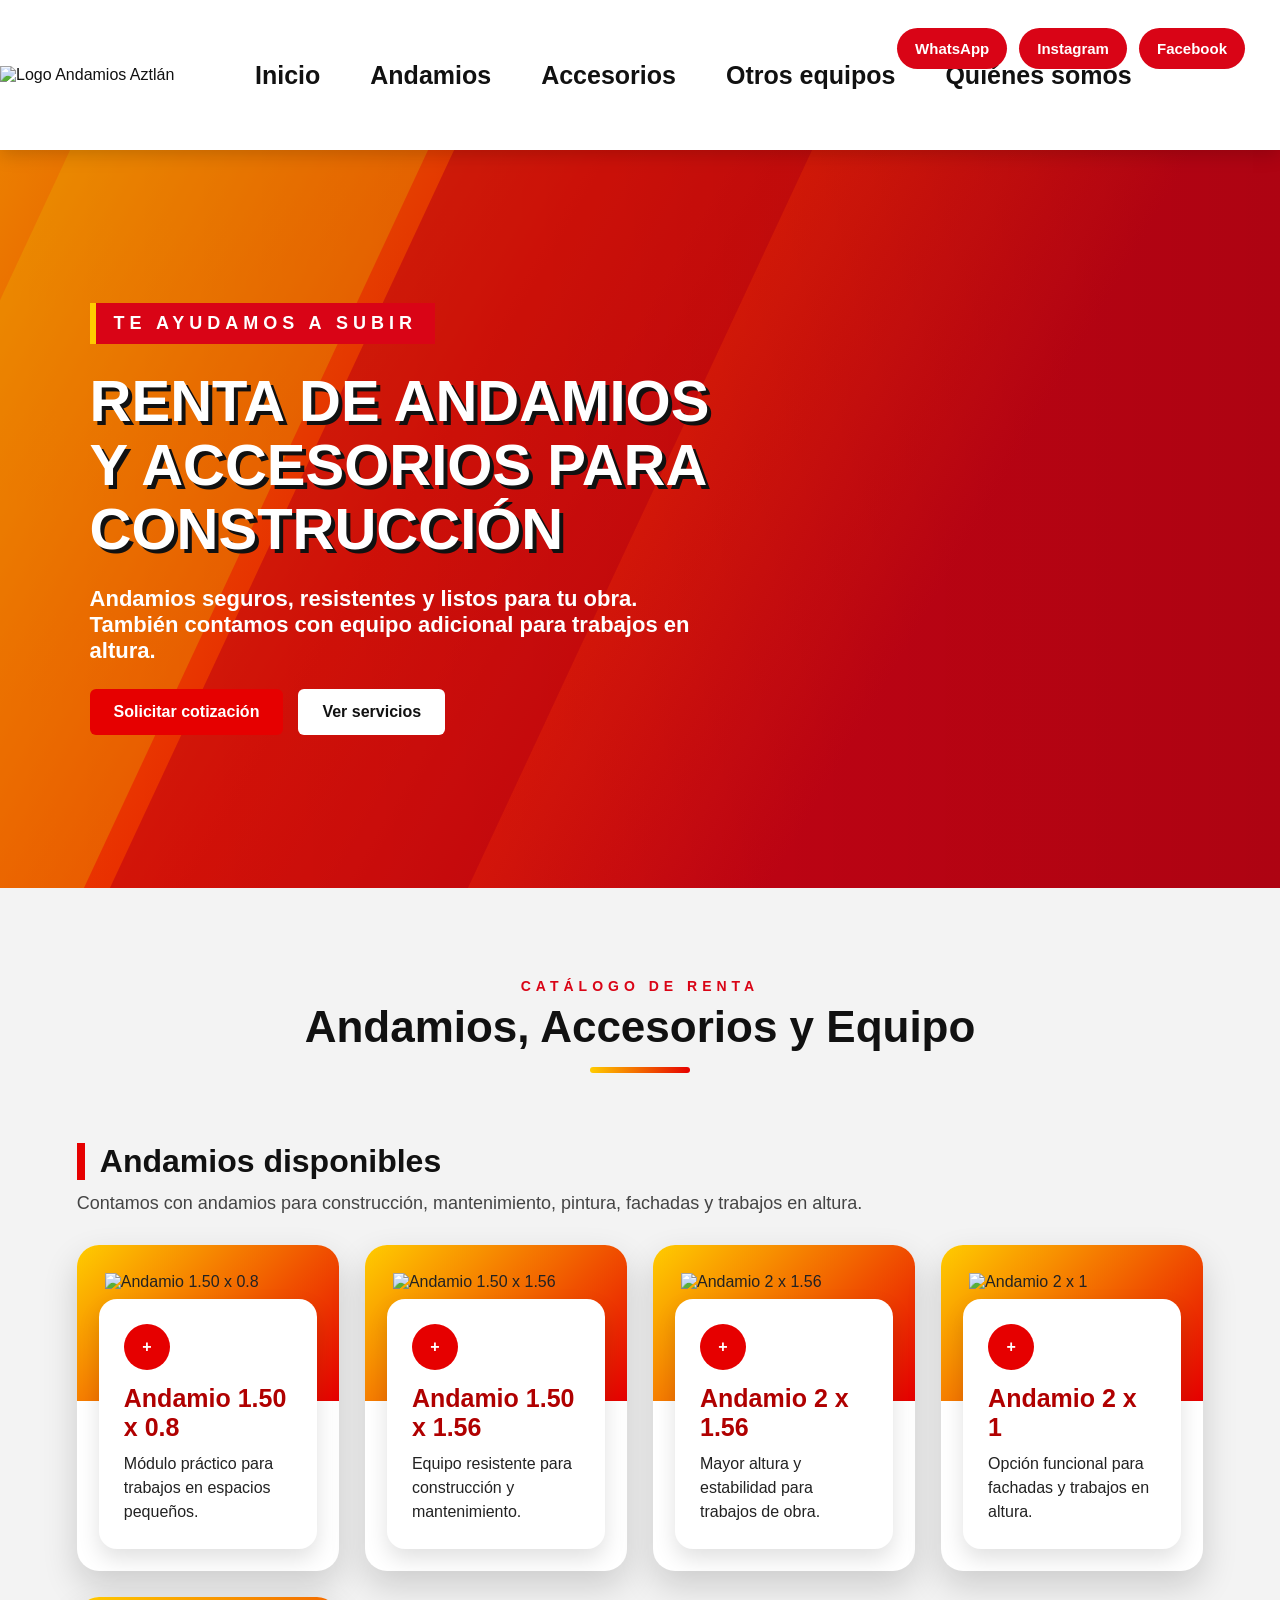
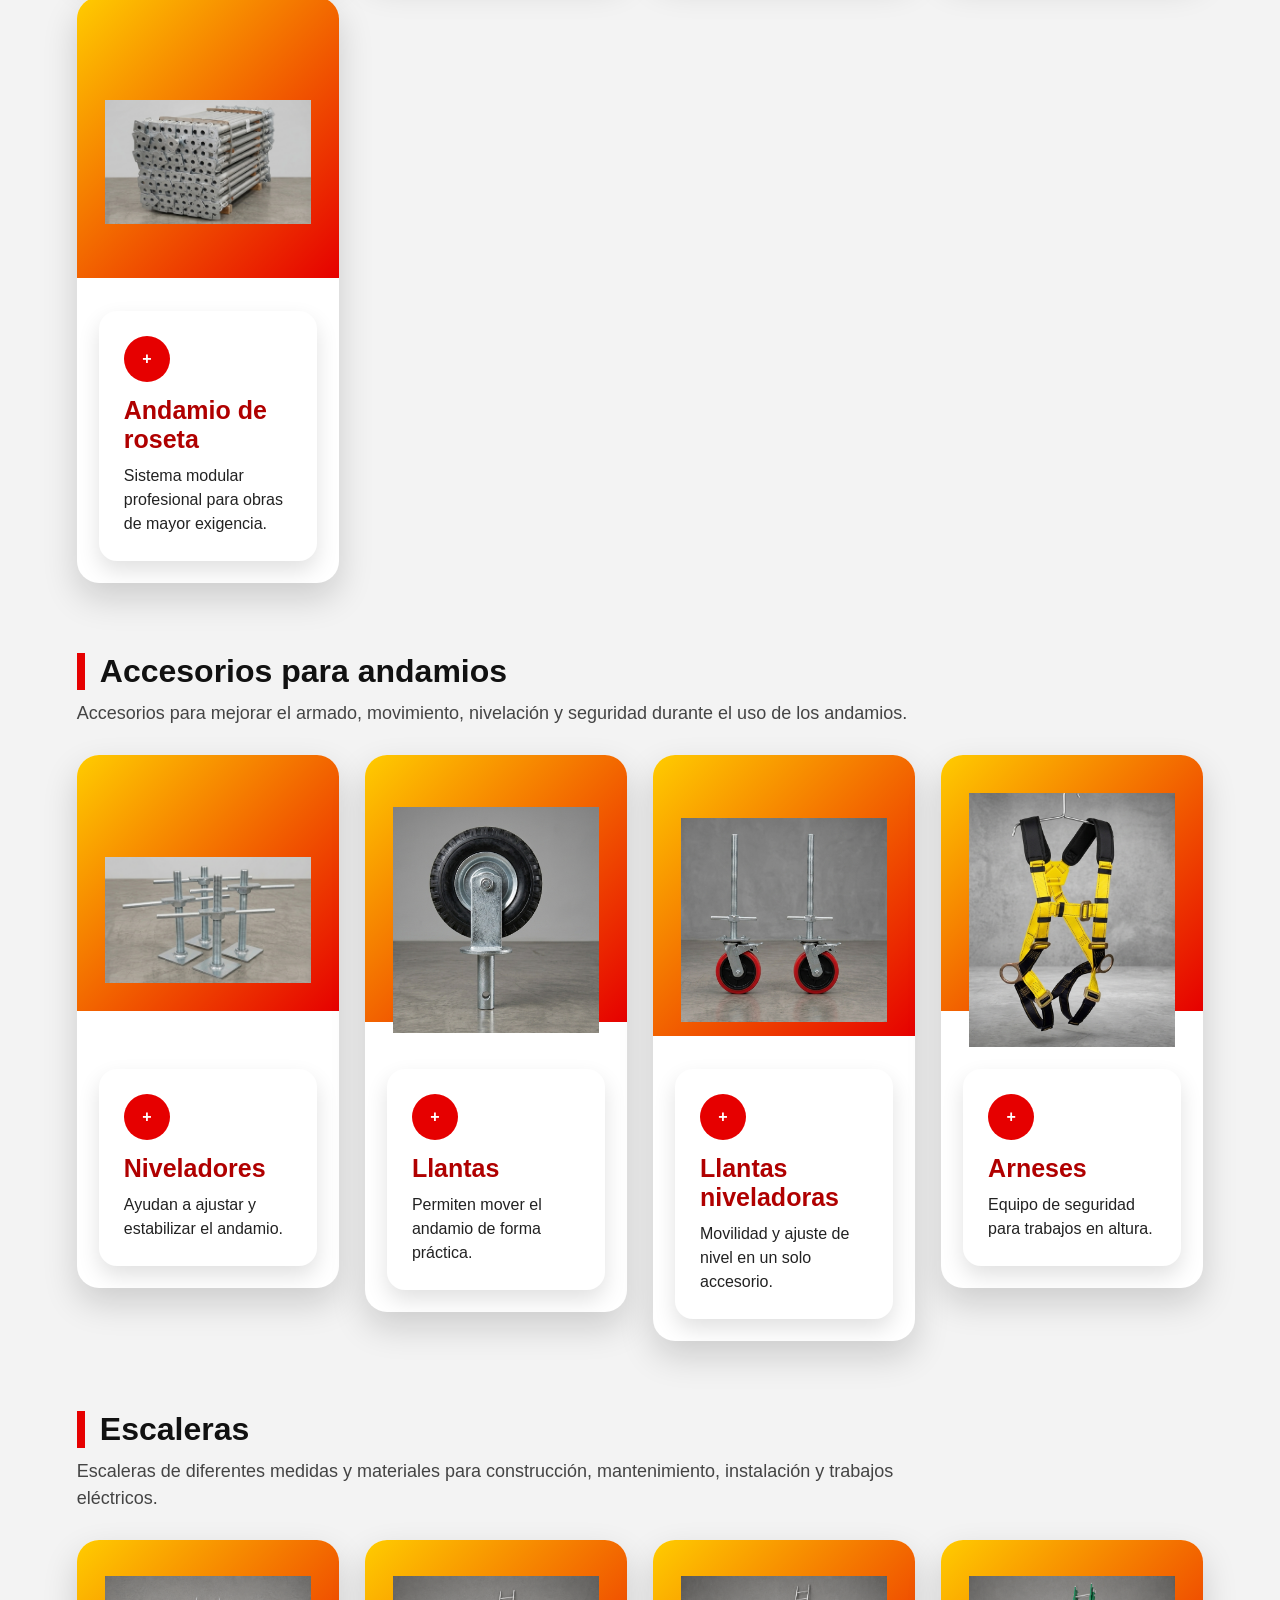
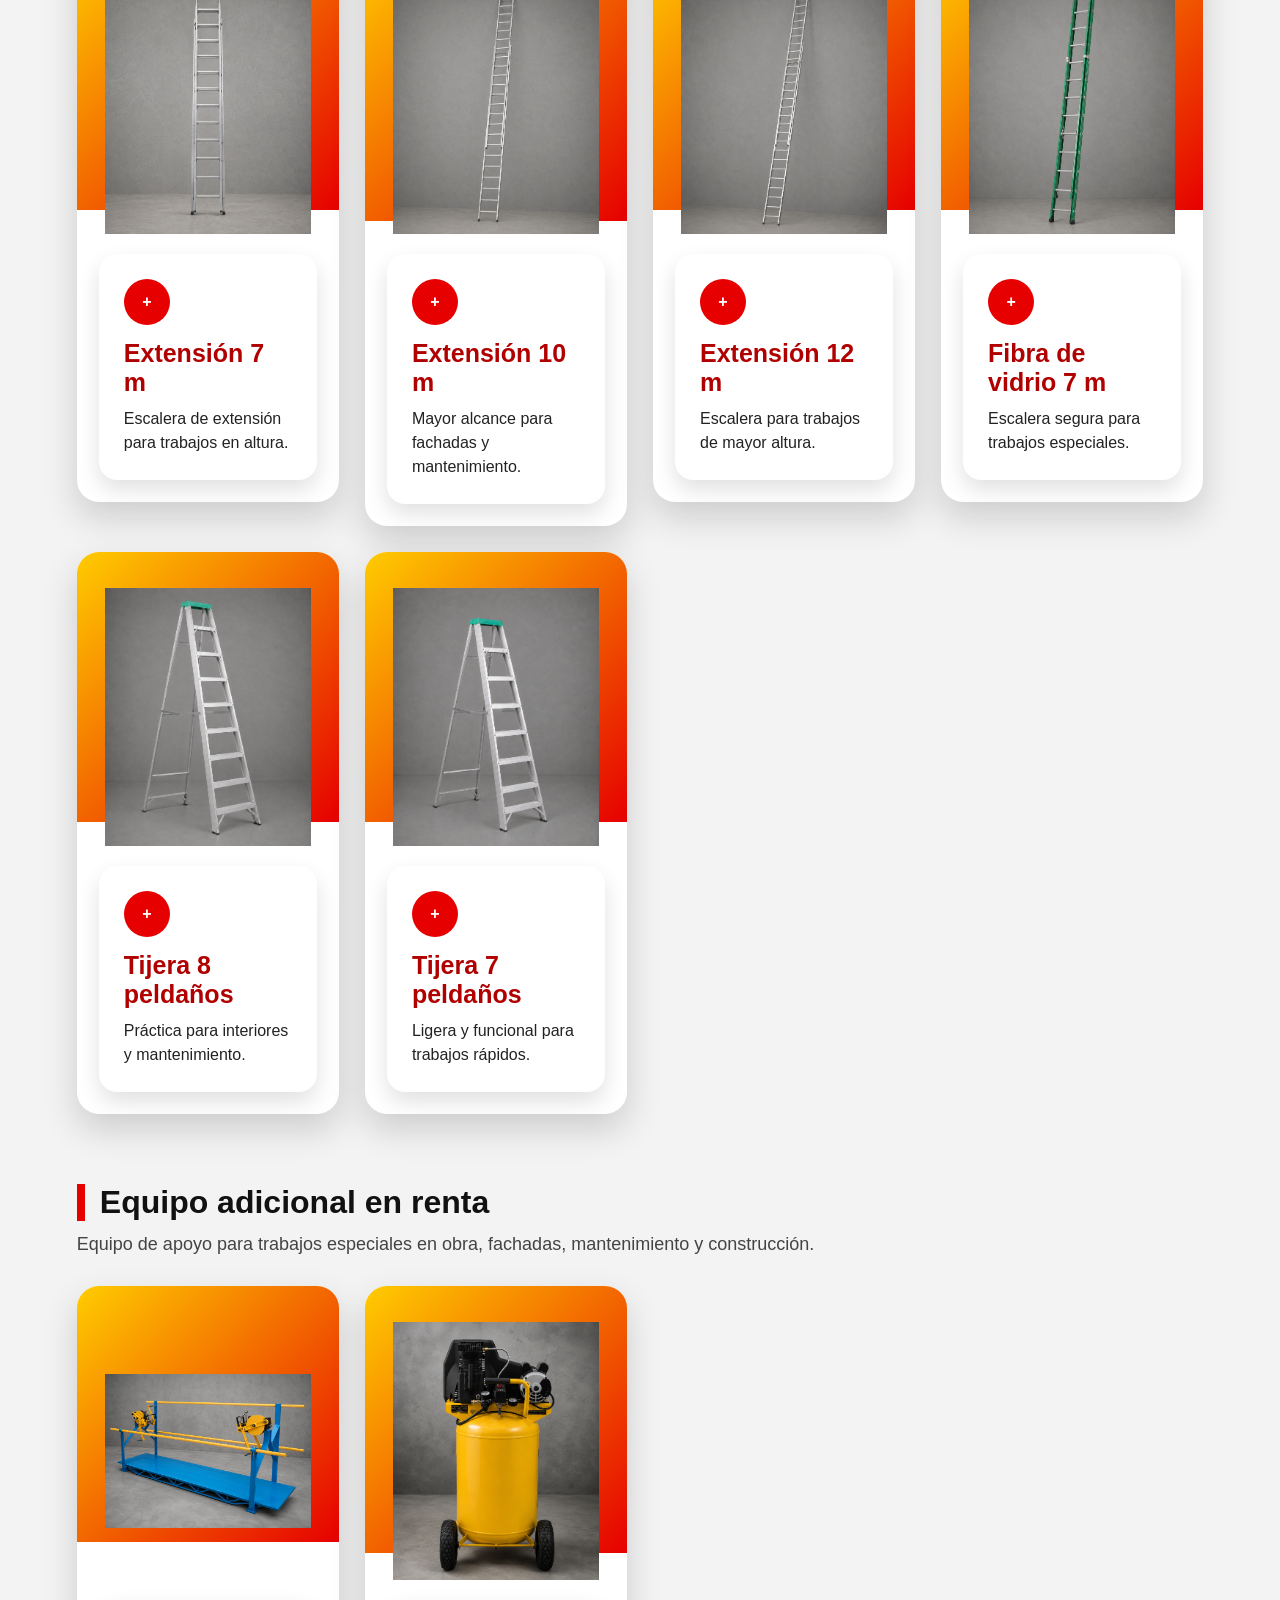
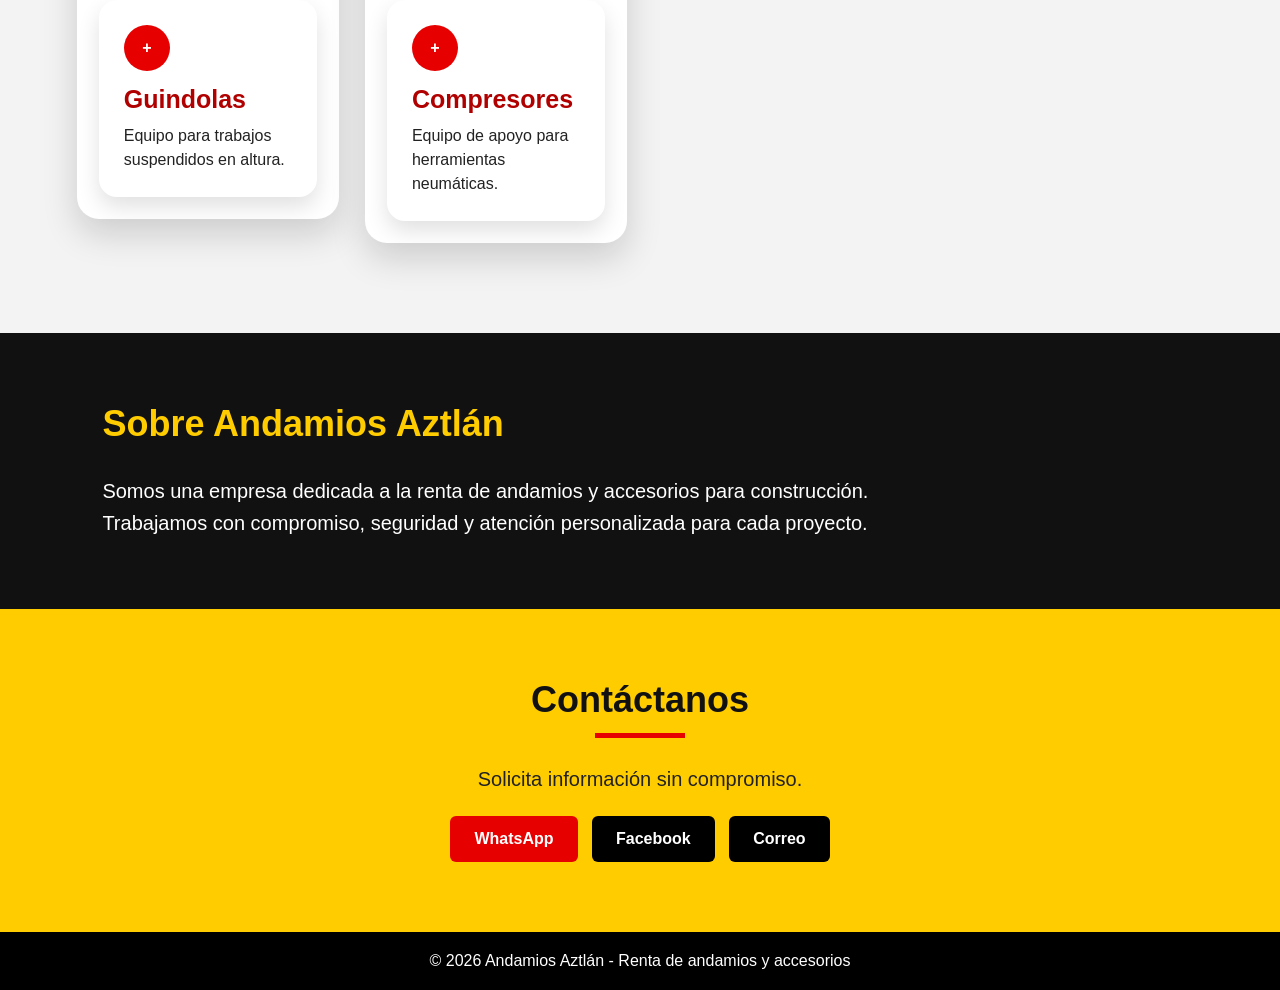
==== index.html @ fff7d349 "imagenes y accesorios agregados" ====
<!DOCTYPE html>
<html lang="es">
<head>
    <meta charset="UTF-8">
    <meta name="viewport" content="width=device-width, initial-scale=1.0">
    <title>Andamios Aztlán</title>
    <link rel="stylesheet" href="css/estilos.css">
</head>
<body>

<header class="encabezado">

    <div class="caja-logo">
        <img src="img/logo.png" alt="Logo Andamios Aztlán">
    </div>

    <div class="zona-menu">

        <div class="menu-principal">
            <nav class="menu">
                <a href="index.html">Inicio</a>
                <a href="#andamios">Andamios</a>
                <a href="#accesorios">Accesorios</a>
                <a href="#otros-equipos">Otros equipos</a>
                <a href="#nosotros">Quiénes somos</a>
            </nav>
        </div>

        <div class="redes-header">
            <a href="https://wa.me/529211355788" target="_blank">WhatsApp</a>
            <a href="https://www.instagram.com/aztlanmvl161175?igsh=MTd6dXZibnI4azhveQ==" target="_blank">Instagram</a>
            <a href="https://www.facebook.com/share/14mTgMiVhSG/?mibextid=wwXIfr" target="_blank">Facebook</a>
        </div>

    </div>

</header>

<section class="portada">

    <div class="figura-roja"></div>
    <div class="figura-naranja"></div>

    <div class="contenido-portada">
        <p class="etiqueta">TE AYUDAMOS A SUBIR</p>

        <h2>
            Renta de andamios<br>
            y accesorios para construcción
        </h2>

        <p class="texto-portada">
            Andamios seguros, resistentes y listos para tu obra.
            También contamos con equipo adicional para trabajos en altura.
        </p>

        <div class="botones-portada">
            <a href="#contacto" class="boton">Solicitar cotización</a>
            <a href="#servicios" class="boton boton-claro">Ver servicios</a>
        </div>
    </div>

    <div class="imagen-portada"></div>

</section>

<!-- Catálogo de renta -->
<section class="tipos-andamios" id="servicios">

    <!-- Título general de la sección -->
    <div class="titulo-seccion">
        <p>CATÁLOGO DE RENTA</p>
        <h2>Andamios, Accesorios y Equipo</h2>
    </div>

    <!-- =============================== -->
    <!-- SECCIÓN DE ANDAMIOS -->
    <!-- =============================== -->
    <div class="grupo-productos" id="andamios">

        <div class="encabezado-grupo">
            <h3>Andamios disponibles</h3>
            <p>
                Contamos con andamios para construcción, mantenimiento, pintura,
                fachadas y trabajos en altura.
            </p>
        </div>

        <div class="contenedor-andamios">

            <div class="caja-andamio" data-info="Ideal para espacios reducidos, trabajos de mantenimiento ligero, pintura y actividades donde se requiere movilidad y practicidad.">
                <img src="img/1.50X0.8.png" alt="Andamio 1.50 x 0.8">

                <div class="info-andamio">
                    <span>+</span>
                    <h3>Andamio 1.50 x 0.8</h3>
                    <p>Módulo práctico para trabajos en espacios pequeños.</p>
                </div>
            </div>

            <div class="caja-andamio" data-info="Recomendado para trabajos de construcción, pintura, mantenimiento y obra general. Su medida permite mayor área de trabajo.">
                <img src="img/1.50X1.56.png" alt="Andamio 1.50 x 1.56">

                <div class="info-andamio">
                    <span>+</span>
                    <h3>Andamio 1.50 x 1.56</h3>
                    <p>Equipo resistente para construcción y mantenimiento.</p>
                </div>
            </div>

            <div class="caja-andamio" data-info="Ofrece mayor altura y estabilidad para proyectos profesionales, fachadas, obra civil y trabajos de mayor exigencia.">
                <img src="img/2X1.56.png" alt="Andamio 2 x 1.56">

                <div class="info-andamio">
                    <span>+</span>
                    <h3>Andamio 2 x 1.56</h3>
                    <p>Mayor altura y estabilidad para trabajos de obra.</p>
                </div>
            </div>

            <div class="caja-andamio" data-info="Ideal para fachadas, mantenimiento, construcción, pintura y trabajos donde se necesita altura con estructura firme.">
                <img src="img/2X1.png" alt="Andamio 2 x 1">

                <div class="info-andamio">
                    <span>+</span>
                    <h3>Andamio 2 x 1</h3>
                    <p>Opción funcional para fachadas y trabajos en altura.</p>
                </div>
            </div>

            <div class="caja-andamio" data-info="Sistema modular de alta resistencia. Se utiliza en obras donde se requiere mayor seguridad, versatilidad y estabilidad.">
                <img src="img/andamio-roseta.png" alt="Andamio de roseta">

                <div class="info-andamio">
                    <span>+</span>
                    <h3>Andamio de roseta</h3>
                    <p>Sistema modular profesional para obras de mayor exigencia.</p>
                </div>
            </div>

        </div>
    </div>

    <!-- =============================== -->
    <!-- SECCIÓN DE ACCESORIOS -->
    <!-- =============================== -->
    <div class="grupo-productos" id="accesorios">

        <div class="encabezado-grupo">
            <h3>Accesorios para andamios</h3>
            <p>
                Accesorios para mejorar el armado, movimiento, nivelación y seguridad
                durante el uso de los andamios.
            </p>
        </div>

        <div class="contenedor-andamios">

            <div class="caja-andamio" data-info="Permiten ajustar la altura de la base del andamio para nivelarlo correctamente en diferentes superficies.">
                <img src="img/niveladores.png" alt="Niveladores para andamio">

                <div class="info-andamio">
                    <span>+</span>
                    <h3>Niveladores</h3>
                    <p>Ayudan a ajustar y estabilizar el andamio.</p>
                </div>
            </div>

            <div class="caja-andamio" data-info="Facilitan el movimiento del andamio dentro del área de trabajo sin necesidad de desarmarlo completamente.">
                <img src="img/llantas.png" alt="Llantas para andamio">

                <div class="info-andamio">
                    <span>+</span>
                    <h3>Llantas</h3>
                    <p>Permiten mover el andamio de forma práctica.</p>
                </div>
            </div>

            <div class="caja-andamio" data-info="Combinan movilidad y nivelación, permitiendo desplazar el equipo y ajustar su estabilidad en el área de trabajo.">
                <img src="img/llantas-niveladoras.png" alt="Llantas niveladoras">

                <div class="info-andamio">
                    <span>+</span>
                    <h3>Llantas niveladoras</h3>
                    <p>Movilidad y ajuste de nivel en un solo accesorio.</p>
                </div>
            </div>

            <div class="caja-andamio" data-info="Equipo de seguridad utilizado en trabajos de altura para proteger al trabajador durante sus actividades.">
                <img src="img/arnes.png" alt="Arnés de seguridad">

                <div class="info-andamio">
                    <span>+</span>
                    <h3>Arneses</h3>
                    <p>Equipo de seguridad para trabajos en altura.</p>
                </div>
            </div>

        </div>
    </div>

    <!-- =============================== -->
    <!-- SECCIÓN DE ESCALERAS -->
    <!-- =============================== -->
    <div class="grupo-productos" id="escaleras">

        <div class="encabezado-grupo">
            <h3>Escaleras</h3>
            <p>
                Escaleras de diferentes medidas y materiales para construcción,
                mantenimiento, instalación y trabajos eléctricos.
            </p>
        </div>

        <div class="contenedor-andamios">

            <div class="caja-andamio" data-info="Escalera de extensión de 7 metros, útil para trabajos de mantenimiento, pintura e instalación en altura.">
                <img src="img/escalera-extension-7m.png" alt="Escalera de extensión 7 metros">

                <div class="info-andamio">
                    <span>+</span>
                    <h3>Extensión 7 m</h3>
                    <p>Escalera de extensión para trabajos en altura.</p>
                </div>
            </div>

            <div class="caja-andamio" data-info="Escalera de extensión de 10 metros para trabajos que requieren mayor alcance en fachadas o estructuras.">
                <img src="img/escalera-extension-10m.png" alt="Escalera de extensión 10 metros">

                <div class="info-andamio">
                    <span>+</span>
                    <h3>Extensión 10 m</h3>
                    <p>Mayor alcance para fachadas y mantenimiento.</p>
                </div>
            </div>

            <div class="caja-andamio" data-info="Escalera de extensión de 12 metros, recomendada para trabajos de mayor altura y alcance.">
                <img src="img/escalera-extension-12m.png" alt="Escalera de extensión 12 metros">

                <div class="info-andamio">
                    <span>+</span>
                    <h3>Extensión 12 m</h3>
                    <p>Escalera para trabajos de mayor altura.</p>
                </div>
            </div>

            <div class="caja-andamio" data-info="Escalera de fibra de vidrio de 7 metros. Recomendada para trabajos donde se requiere mayor seguridad, especialmente en labores eléctricas.">
                <img src="img/escalera-fibra-7m.png" alt="Escalera de fibra de vidrio 7 metros">

                <div class="info-andamio">
                    <span>+</span>
                    <h3>Fibra de vidrio 7 m</h3>
                    <p>Escalera segura para trabajos especiales.</p>
                </div>
            </div>

            <div class="caja-andamio" data-info="Escalera de tijera de 8 peldaños, práctica para trabajos interiores, mantenimiento, pintura e instalaciones.">
                <img src="img/escalera-tijera-8-peldanos.png" alt="Escalera de tijera 8 peldaños">

                <div class="info-andamio">
                    <span>+</span>
                    <h3>Tijera 8 peldaños</h3>
                    <p>Práctica para interiores y mantenimiento.</p>
                </div>
            </div>

            <div class="caja-andamio" data-info="Escalera de tijera de 7 peldaños, ligera y funcional para trabajos de menor altura.">
                <img src="img/escalera-tijera-7-peldanos.png" alt="Escalera de tijera 7 peldaños">

                <div class="info-andamio">
                    <span>+</span>
                    <h3>Tijera 7 peldaños</h3>
                    <p>Ligera y funcional para trabajos rápidos.</p>
                </div>
            </div>

        </div>
    </div>

    <!-- =============================== -->
    <!-- SECCIÓN DE EQUIPO ADICIONAL -->
    <!-- =============================== -->
    <div class="grupo-productos" id="otros-equipos">

        <div class="encabezado-grupo">
            <h3>Equipo adicional en renta</h3>
            <p>
                Equipo de apoyo para trabajos especiales en obra, fachadas,
                mantenimiento y construcción.
            </p>
        </div>

        <div class="contenedor-andamios">

            <div class="caja-andamio" data-info="Equipo utilizado para trabajos suspendidos en fachadas, mantenimiento, pintura y limpieza en altura.">
                <img src="img/guindola.png" alt="Guindola">

                <div class="info-andamio">
                    <span>+</span>
                    <h3>Guindolas</h3>
                    <p>Equipo para trabajos suspendidos en altura.</p>
                </div>
            </div>

            <div class="caja-andamio" data-info="Equipo utilizado para alimentar herramientas neumáticas y apoyar trabajos de construcción, reparación o mantenimiento.">
                <img src="img/compresor.png" alt="Compresor">

                <div class="info-andamio">
                    <span>+</span>
                    <h3>Compresores</h3>
                    <p>Equipo de apoyo para herramientas neumáticas.</p>
                </div>
            </div>

        </div>
    </div>

</section>

<section class="nosotros" id="nosotros">
    <h2>Sobre Andamios Aztlán</h2>

    <p>
        Somos una empresa dedicada a la renta de andamios y accesorios para construcción.
        Trabajamos con compromiso, seguridad y atención personalizada para cada proyecto.
    </p>
</section>

<section class="contacto" id="contacto">
    <h2>Contáctanos</h2>
    <p>Solicita información sin compromiso.</p>

    <a class="boton" href="https://wa.me/529211355788" target="_blank">WhatsApp</a>
    <a class="boton secundario" href="https://www.facebook.com/share/14mTgMiVhSG/?mibextid=wwXIfr" target="_blank">Facebook</a>
    <a class="boton secundario" href="mailto:magoaztlan@hotmail.com">Correo</a>
</section>

<footer>
    <p>© 2026 Andamios Aztlán - Renta de andamios y accesorios</p>
</footer>

<script src="js/funciones.js"></script>
</body>
</html>
---- css/estilos.css ----
/* =============================== */
/* ESTILOS GENERALES */
/* =============================== */

/* Quitamos espacios por defecto */
* {
    margin: 0;
    padding: 0;
    box-sizing: border-box;
}

/* Evita movimiento lateral raro */
html,
body {
    width: 100%;
    overflow-x: hidden;
}

/* Estilo general de toda la página */
body {
    font-family: Arial, Helvetica, sans-serif;
    background-color: #f4f4f4;
    color: #222;
}

/* =============================== */
/* ENCABEZADO */
/* =============================== */

/* Barra superior */
.encabezado {
    background-color: white;
    color: #111;
    display: flex;
    padding: 0;
    position: sticky;
    top: 0;
    z-index: 20;
    min-height: 150px;
    box-shadow: 0 4px 18px rgba(0,0,0,0.18);
    border-bottom: none;
}

/* Caja donde va el logo */
.caja-logo {
    background-color: white;
    width: 230px;
    min-height: 135px;
    display: flex;
    align-items: center;
    justify-content: center;
    border: none;
}

/* Imagen del logo */
.caja-logo img {
    width: 210px;
    height: auto;
    border: none;
}

/* Zona donde van los menús */
.zona-menu {
    width: 100%;
    padding: 18px 35px;
    display: flex;
    flex-direction: column;
    justify-content: center;
}

/* Menú pequeño superior */
.menu-superior {
    display: flex;
    gap: 20px;
    align-items: center;
    margin-bottom: 20px;
}

/* Links del menú superior */
.menu-superior a {
    color: #333;
    text-decoration: none;
    font-size: 14px;
}

/* Efecto al pasar el mouse */
.menu-superior a:hover {
    color: #e60000;
}

/* Menú principal */
.menu-principal {
    display: flex;
    align-items: center;
    justify-content: flex-start;
}

/* Contenedor de enlaces */
.menu {
    display: flex;
    gap: 30px;
}

/* Links del menú principal */
.menu a {
    color: #111;
    text-decoration: none;
    font-size: 25px;
    font-weight: bold;
    padding: 14px 10px;
}

/* Efecto al pasar el mouse */
.menu a:hover {
    color: #e60000;
}

/* Redes sociales arriba a la derecha */
.redes-header {
    position: absolute;
    top: 28px;
    right: 35px;
    display: flex;
    gap: 12px;
}

/* Botones de redes */
.redes-header a {
    background-color: #d90416;
    color: white;
    text-decoration: none;
    font-size: 15px;
    padding: 12px 18px;
    border-radius: 25px;
    font-weight: bold;
    transition: 0.3s;
}

/* Efecto de redes */
.redes-header a:hover {
    background-color: #ffcc00;
    color: #111;
    transform: translateY(-3px);
}

/* =============================== */
/* PORTADA PRINCIPAL */
/* =============================== */

/* Fondo principal con colores de construcción */
.portada {
    height: 82vh;
    min-height: 580px;
    position: relative;
    overflow: hidden;
    background: linear-gradient(120deg, #ff8a00 0%, #ff2a00 35%, #d90416 70%);
}

/* Imagen cortada del lado derecho */
.imagen-portada {
    position: absolute;
    right: 0;
    top: 0;
    width: 47%;
    height: 100%;
    background-image: url("../img/portada.png");
    background-size: cover;
    background-position: center;
    clip-path: polygon(25% 0, 100% 0, 100% 100%, 0 100%);
    animation: entrarDerecha 1.2s ease;
    z-index: 1;
}

/* Capa ligera sobre la portada */
.portada::after {
    content: "";
    position: absolute;
    inset: 0;
    background: linear-gradient(90deg, rgba(0,0,0,0.08), rgba(0,0,0,0.12), rgba(0,0,0,0.2));
    z-index: 0;
}

/* Figura roja diagonal */
.figura-roja {
    position: absolute;
    left: 22%;
    top: 0;
    width: 28%;
    height: 100%;
    background-color: rgba(210, 0, 18, 0.55);
    transform: skewX(-25deg);
    animation: bajar 1s ease;
    z-index: 0;
}

/* Figura naranja diagonal */
.figura-naranja {
    position: absolute;
    left: -8%;
    top: 0;
    width: 28%;
    height: 100%;
    background-color: rgba(255, 185, 0, 0.35);
    transform: skewX(-25deg);
    animation: bajar 1.3s ease;
    z-index: 0;
}

/* Texto de la portada */
.contenido-portada {
    position: relative;
    z-index: 3;
    width: 58%;
    height: 100%;
    display: flex;
    flex-direction: column;
    justify-content: center;
    padding-left: 7%;
    color: white;
}

/* Etiqueta de portada */
.etiqueta {
    background-color: #d90416;
    color: white;
    padding: 10px 18px;
    border-left: 6px solid #ffcc00;
    font-weight: bold;
    letter-spacing: 5px;
    font-size: 18px;
    width: fit-content;
    margin-bottom: 25px;
}

/* Título principal */
.contenido-portada h2 {
    font-size: 58px;
    line-height: 1.1;
    text-transform: uppercase;
    font-weight: 900;
    text-shadow: 4px 4px 0 #111;
    animation: aparecer 1s ease;
}

/* Texto debajo del título */
.texto-portada {
    font-size: 22px;
    max-width: 620px;
    margin: 25px 0;
    font-weight: bold;
    animation: aparecer 1.2s ease;
}

/* Botones de portada */
.botones-portada {
    display: flex;
    gap: 15px;
    animation: aparecer 1.4s ease;
}

/* Botón principal */
.boton {
    background-color: #e60000;
    color: white;
    text-decoration: none;
    padding: 14px 24px;
    border-radius: 6px;
    font-weight: bold;
    display: inline-block;
    width: fit-content;
    transition: 0.3s;
}

/* Efecto del botón */
.boton:hover {
    background-color: #ffcc00;
    color: #000;
    transform: translateY(-4px);
}

/* Botón blanco */
.boton-claro {
    background-color: white;
    color: #111;
}

/* =============================== */
/* TIPOS DE ANDAMIOS */
/* =============================== */

/* Sección completa */
.tipos-andamios {
    background: #f3f3f3;
    padding: 90px 6%;
}

/* Título de la sección */
.titulo-seccion {
    text-align: center;
    margin-bottom: 45px;
}

/* Texto pequeño del título */
.titulo-seccion p {
    color: #d90416;
    font-weight: bold;
    letter-spacing: 5px;
    font-size: 14px;
}

/* Título grande */
.titulo-seccion h2 {
    font-size: 44px;
    color: #111;
    margin-top: 8px;
    font-weight: 900;
}

/* Línea decorativa */
.titulo-seccion h2::after {
    content: "";
    display: block;
    width: 100px;
    height: 6px;
    background: linear-gradient(90deg, #ffcc00, #e60000);
    margin: 15px auto 0 auto;
    border-radius: 10px;
}

/* Contenedor de tarjetas */
.contenedor-andamios {
    display: grid;
    grid-template-columns: repeat(4, 1fr);
    gap: 26px;
    align-items: start;
}

/* Caja de cada andamio */
.caja-andamio {
    background: white;
    min-height: auto;
    border-radius: 22px;
    overflow: hidden;
    position: relative;
    box-shadow: 0 15px 35px rgba(0,0,0,0.16);
    transition: 0.4s;
    cursor: pointer;
}

/* Fondo superior degradado */
.caja-andamio::before {
    content: "";
    position: absolute;
    top: 0;
    left: 0;
    width: 100%;
    height: 48%;
    background: linear-gradient(135deg, #ffcc00, #e60000);
    z-index: 0;
}

/* Imagen del andamio */
.caja-andamio img {
    position: relative;
    z-index: 1;
    width: 100%;
    height: 330px;
    object-fit: contain;
    padding: 28px;
    transition: 0.4s;
}

/* Caja blanca donde va la información principal */
.info-andamio {
    position: relative;
    z-index: 2;
    background-color: white;
    margin: -20px 22px 22px 22px;
    padding: 25px;
    border-radius: 18px;
    box-shadow: 0 10px 22px rgba(0,0,0,0.12);
}

/* Flecha circular */
.info-andamio span {
    background-color: #e60000;
    color: white;
    width: 46px;
    height: 46px;
    border-radius: 50%;
    display: flex;
    align-items: center;
    justify-content: center;
    font-weight: bold;
    margin-bottom: 14px;
    transition: 0.3s;
}

/* Nombre del andamio */
.info-andamio h3 {
    color: #b00000;
    font-size: 25px;
    font-weight: 900;
    margin-bottom: 10px;
}

/* Descripción corta */
.info-andamio p {
    color: #222;
    font-size: 16px;
    line-height: 1.5;
}

/* Efecto al pasar el mouse */
.caja-andamio:hover {
    transform: translateY(-15px);
    box-shadow: 0 25px 55px rgba(0,0,0,0.25);
}

/* La imagen crece poquito */
.caja-andamio:hover img {
    transform: scale(1.1);
}

/* La flecha cambia de color */
.caja-andamio:hover .info-andamio span {
    background-color: #ffcc00;
    color: #111;
}

/* Cuando una caja está abierta */
.caja-andamio.activo {
    transform: translateY(-10px);
}

/* Información extra que aparece con click */
.info-extra {
    background-color: #111;
    color: white;
    margin: 0 22px 22px 22px;
    padding: 18px;
    border-radius: 14px;
    font-size: 15px;
    line-height: 1.5;
    animation: aparecerInfo 0.3s ease;
}

/* Texto fuerte dentro de la info extra */
.info-extra strong {
    color: #ffcc00;
}

/* =============================== */
/* SECCIÓN NOSOTROS */
/* =============================== */

.nosotros {
    background-color: #111;
    color: white;
    padding: 70px 8%;
}

/* Título de nosotros */
.nosotros h2 {
    color: #ffcc00;
    font-size: 36px;
    margin-bottom: 30px;
}

/* Texto de nosotros */
.nosotros p {
    font-size: 20px;
    max-width: 850px;
    line-height: 1.6;
}

/* =============================== */
/* CONTACTO */
/* =============================== */

.contacto {
    padding: 70px 8%;
    text-align: center;
    background-color: #ffcc00;
}

/* Título de contacto */
.contacto h2 {
    font-size: 36px;
    margin-bottom: 30px;
    color: #111;
}

/* Línea debajo del contacto */
.contacto h2::after {
    content: "";
    display: block;
    width: 90px;
    height: 5px;
    background-color: #e60000;
    margin: 12px auto 0 auto;
}

/* Texto de contacto */
.contacto p {
    margin-bottom: 25px;
    font-size: 20px;
}

/* Botón secundario */
.secundario {
    background-color: #000;
    margin-left: 10px;
}

/* =============================== */
/* PIE DE PÁGINA */
/* =============================== */

footer {
    background-color: #000;
    color: white;
    text-align: center;
    padding: 20px;
}

/* =============================== */
/* ANIMACIONES */
/* =============================== */

/* Animación para aparecer elementos */
@keyframes aparecer {
    from {
        opacity: 0;
        transform: translateY(35px);
    }

    to {
        opacity: 1;
        transform: translateY(0);
    }
}

/* Animación para la imagen de portada */
@keyframes entrarDerecha {
    from {
        transform: translateX(180px);
        opacity: 0;
    }

    to {
        transform: translateX(0);
        opacity: 1;
    }
}

/* Animación para figuras diagonales */
@keyframes bajar {
    from {
        transform: translateY(-100px) skewX(-25deg);
        opacity: 0;
    }

    to {
        transform: translateY(0) skewX(-25deg);
        opacity: 1;
    }
}

/* Animación de información extra */
@keyframes aparecerInfo {
    from {
        opacity: 0;
        transform: translateY(-10px);
    }

    to {
        opacity: 1;
        transform: translateY(0);
    }
}

/* =============================== */
/* GRUPOS DEL CATÁLOGO */
/* =============================== */

/* Separación entre cada grupo de productos */
.grupo-productos {
    margin-top: 70px;
}

/* El primer grupo queda un poco más cerca del título general */
.grupo-productos:first-of-type {
    margin-top: 50px;
}

/* Encabezado de cada grupo */
.encabezado-grupo {
    margin-bottom: 28px;
    text-align: left;
}

/* Título de cada grupo */
.encabezado-grupo h3 {
    font-size: 32px;
    color: #111;
    font-weight: 900;
    border-left: 8px solid #e60000;
    padding-left: 15px;
}

/* Descripción de cada grupo */
.encabezado-grupo p {
    font-size: 18px;
    color: #444;
    margin-top: 10px;
    max-width: 900px;
    line-height: 1.5;
}

/* =============================== */
/* DISEÑO PARA TABLET */
/* =============================== */

@media screen and (max-width: 1100px) {

    /* Header más flexible */
    .encabezado {
        min-height: 135px;
    }

    /* Logo más pequeño */
    .caja-logo {
        width: 200px;
        min-height: 125px;
    }

    .caja-logo img {
        width: 180px;
    }

    /* Menú más pequeño */
    .menu {
        gap: 18px;
    }

    .menu a {
        font-size: 18px;
        padding: 10px 6px;
    }

    /* Redes más pequeñas */
    .redes-header {
        top: 22px;
        right: 22px;
    }

    .redes-header a {
        font-size: 13px;
        padding: 10px 14px;
    }

    /* Título portada */
    .contenido-portada h2 {
        font-size: 46px;
    }

    /* Tarjetas en dos columnas */
    .contenedor-andamios {
        grid-template-columns: repeat(2, 1fr);
        align-items: start;
    }
}

/* =============================== */
/* DISEÑO PARA CELULAR */
/* =============================== */

@media screen and (max-width: 768px) {

    /* Header en columna */
    .encabezado {
        position: relative;
        flex-direction: column;
        min-height: auto;
        padding: 10px 0 15px 0;
    }

    /* Logo centrado */
    .caja-logo {
        width: 100%;
        min-height: 105px;
    }

    .caja-logo img {
        width: 145px;
        max-width: 50%;
    }

    /* Zona del menú */
    .zona-menu {
        width: 100%;
        padding: 0 14px;
    }

    /* Quitamos el menú superior en celular */
    .menu-superior {
        display: none;
    }

    /* Menú principal centrado */
    .menu-principal {
        width: 100%;
        justify-content: center;
    }

    /* Menú en dos columnas */
    .menu {
        width: 100%;
        max-width: 390px;
        display: grid;
        grid-template-columns: repeat(2, 1fr);
        gap: 9px;
        margin: 0 auto;
    }

    /* Botones del menú */
    .menu a {
        background-color: #f2f2f2;
        color: #111;
        font-size: 14px;
        padding: 11px 8px;
        border-radius: 22px;
        text-align: center;
        line-height: 1.15;
        box-shadow: 0 4px 10px rgba(0,0,0,0.08);
    }

    /* Efecto del menú en celular */
    .menu a:hover {
        background-color: #e60000;
        color: white;
    }

    /* Redes sociales debajo del menú */
    .redes-header {
        position: static;
        margin-top: 14px;
        display: flex;
        justify-content: center;
        flex-wrap: wrap;
        gap: 9px;
    }

    /* Botones de redes compactos */
    .redes-header a {
        font-size: 12px;
        padding: 10px 13px;
        border-radius: 22px;
    }

    /* Portada adaptada a celular */
    .portada {
        height: auto;
        min-height: 620px;
    }

    /* Imagen de portada abajo */
    .imagen-portada {
        width: 100%;
        height: 42%;
        top: auto;
        bottom: 0;
        clip-path: none;
        opacity: 0.50;
        background-position: center;
    }

    /* Texto de portada */
    .contenido-portada {
        width: 100%;
        min-height: 400px;
        padding: 38px 22px;
        text-align: center;
        align-items: center;
        justify-content: center;
    }

    /* Etiqueta roja */
    .etiqueta {
        font-size: 11px;
        letter-spacing: 2px;
        padding: 8px 12px;
        margin-bottom: 18px;
    }

    /* Título de portada */
    .contenido-portada h2 {
        font-size: 34px;
        line-height: 1.12;
        text-shadow: 3px 3px 0 #111;
    }

    /* Texto de portada */
    .texto-portada {
        font-size: 16px;
        max-width: 100%;
        margin: 18px 0;
    }

    /* Botones de portada */
    .botones-portada {
        flex-direction: column;
        align-items: center;
        gap: 10px;
    }

    /* Botones generales */
    .boton {
        font-size: 13px;
        padding: 12px 18px;
    }

    /* Sección de andamios */
    .tipos-andamios {
        padding: 60px 6%;
    }

    /* Texto pequeño del título */
    .titulo-seccion p {
        font-size: 11px;
        letter-spacing: 3px;
    }

    /* Título grande */
    .titulo-seccion h2 {
        font-size: 34px;
    }

    /* Tarjetas una por una */
    .contenedor-andamios {
        grid-template-columns: 1fr;
        gap: 32px;
        align-items: start;
    }

    /* Cada tarjeta centrada */
    .caja-andamio {
        width: 100%;
        max-width: 380px;
        margin: 0 auto;
    }

    /* Imagen de cada andamio */
    .caja-andamio img {
        height: 300px;
        padding: 24px;
    }

    /* Cuadro blanco de información */
    .info-andamio {
        margin: -15px 18px 20px 18px;
        padding: 22px;
    }

    /* Nombre del andamio */
    .info-andamio h3 {
        font-size: 24px;
    }

    /* Descripción del andamio */
    .info-andamio p {
        font-size: 15px;
    }

    /* Información negra que aparece con click */
    .info-extra {
        margin: 0 18px 20px 18px;
        font-size: 14px;
    }

    /* Sección nosotros */
    .nosotros {
        padding: 60px 8%;
        text-align: center;
    }

    .nosotros h2 {
        font-size: 30px;
    }

    .nosotros p {
        font-size: 17px;
    }

    /* Contacto */
    .contacto {
        padding: 60px 8%;
    }

    .contacto .boton {
        display: block;
        margin: 10px auto;
    }

    /* Footer */
    footer {
        font-size: 14px;
    }

        /* Grupos del catálogo en celular */
    .grupo-productos {
        margin-top: 55px;
    }

    .grupo-productos:first-of-type {
        margin-top: 40px;
    }

    .encabezado-grupo {
        text-align: center;
        margin-bottom: 24px;
    }

    .encabezado-grupo h3 {
        font-size: 27px;
        border-left: none;
        padding-left: 0;
    }

    .encabezado-grupo p {
        font-size: 16px;
        margin-left: auto;
        margin-right: auto;
    }
}
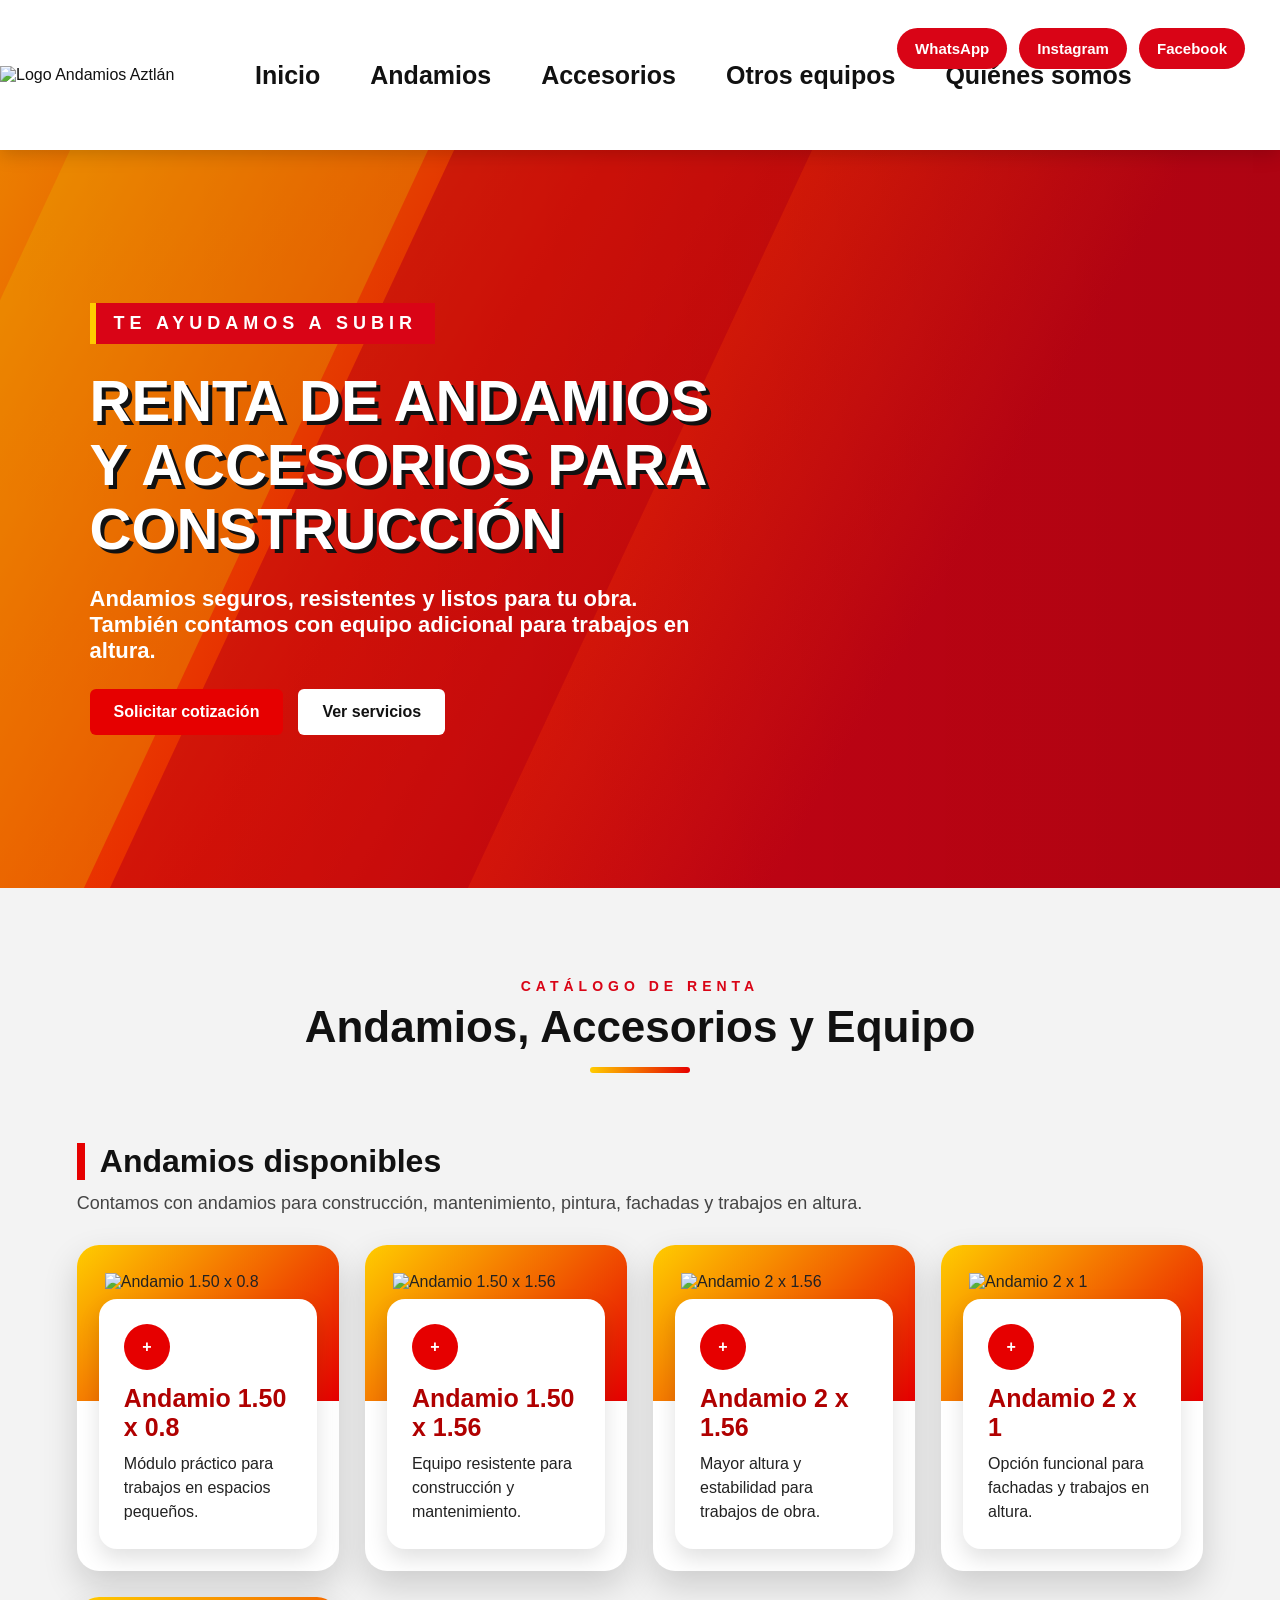
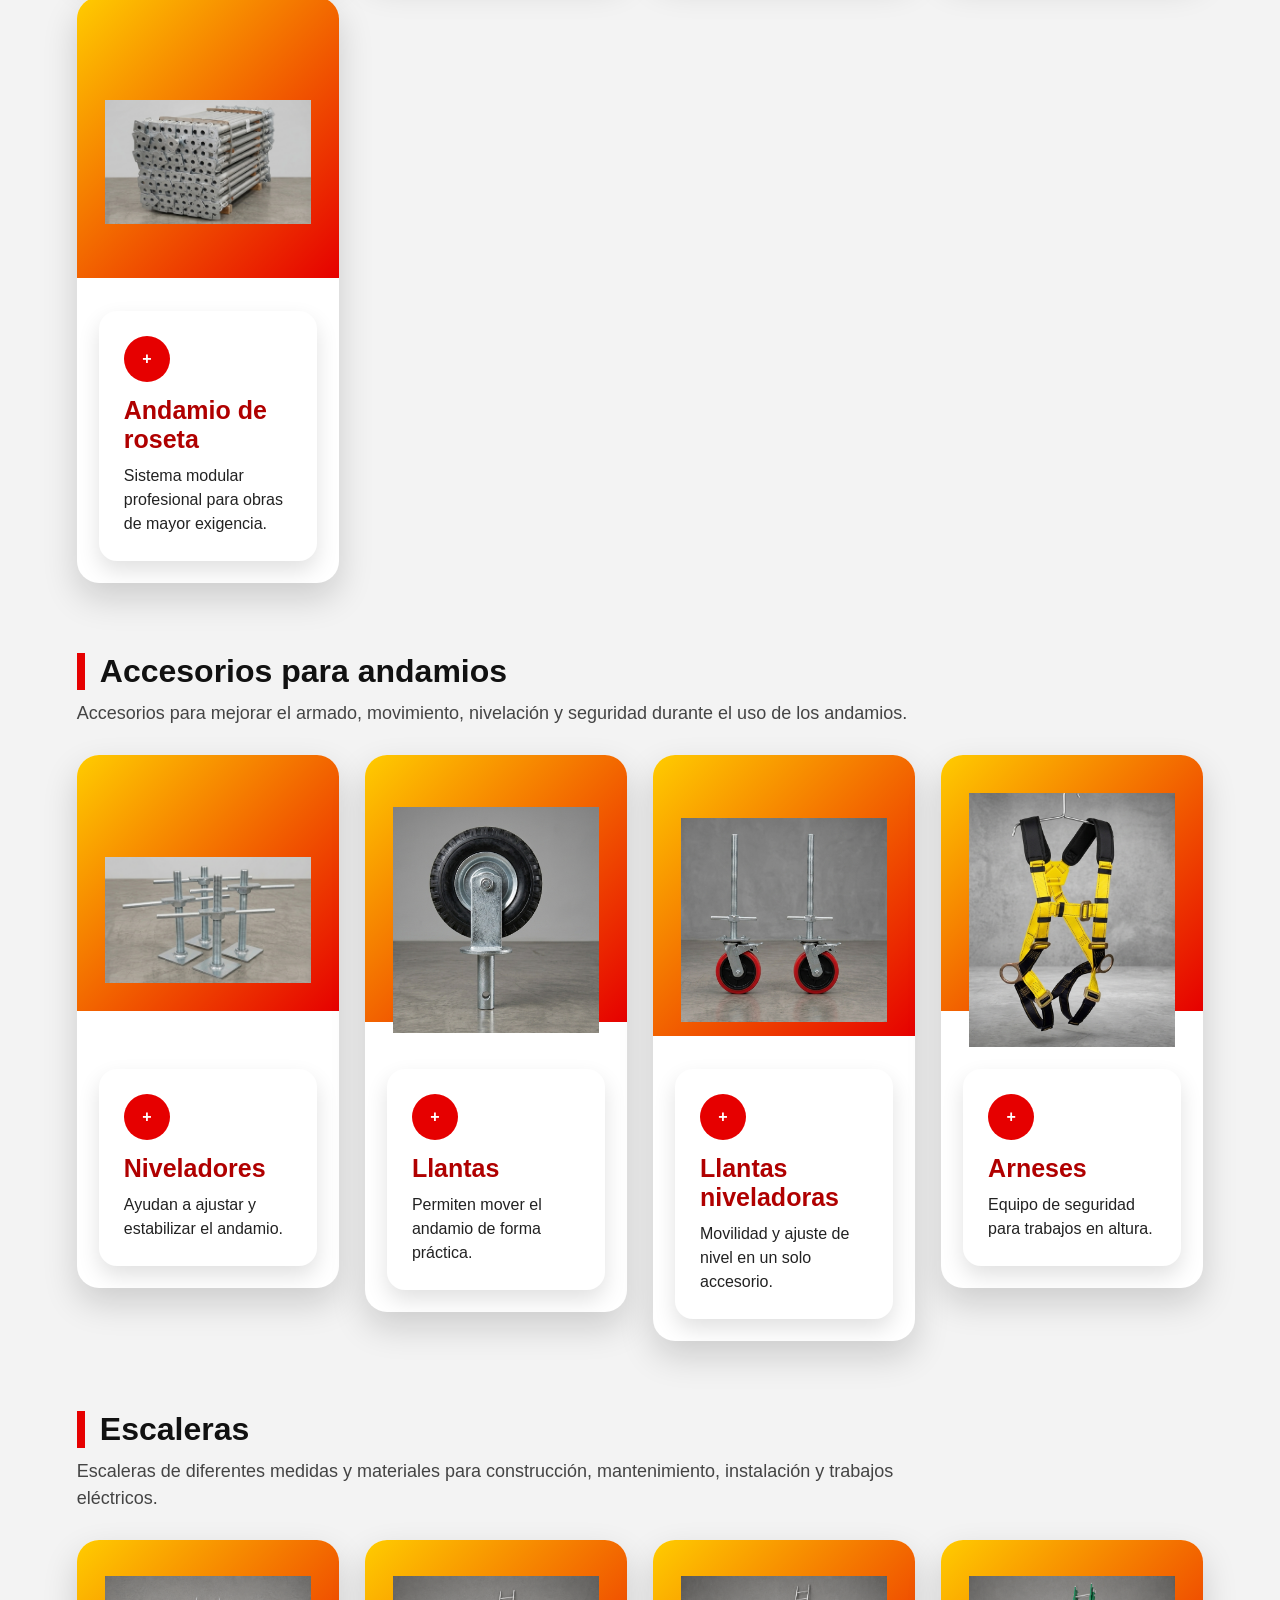
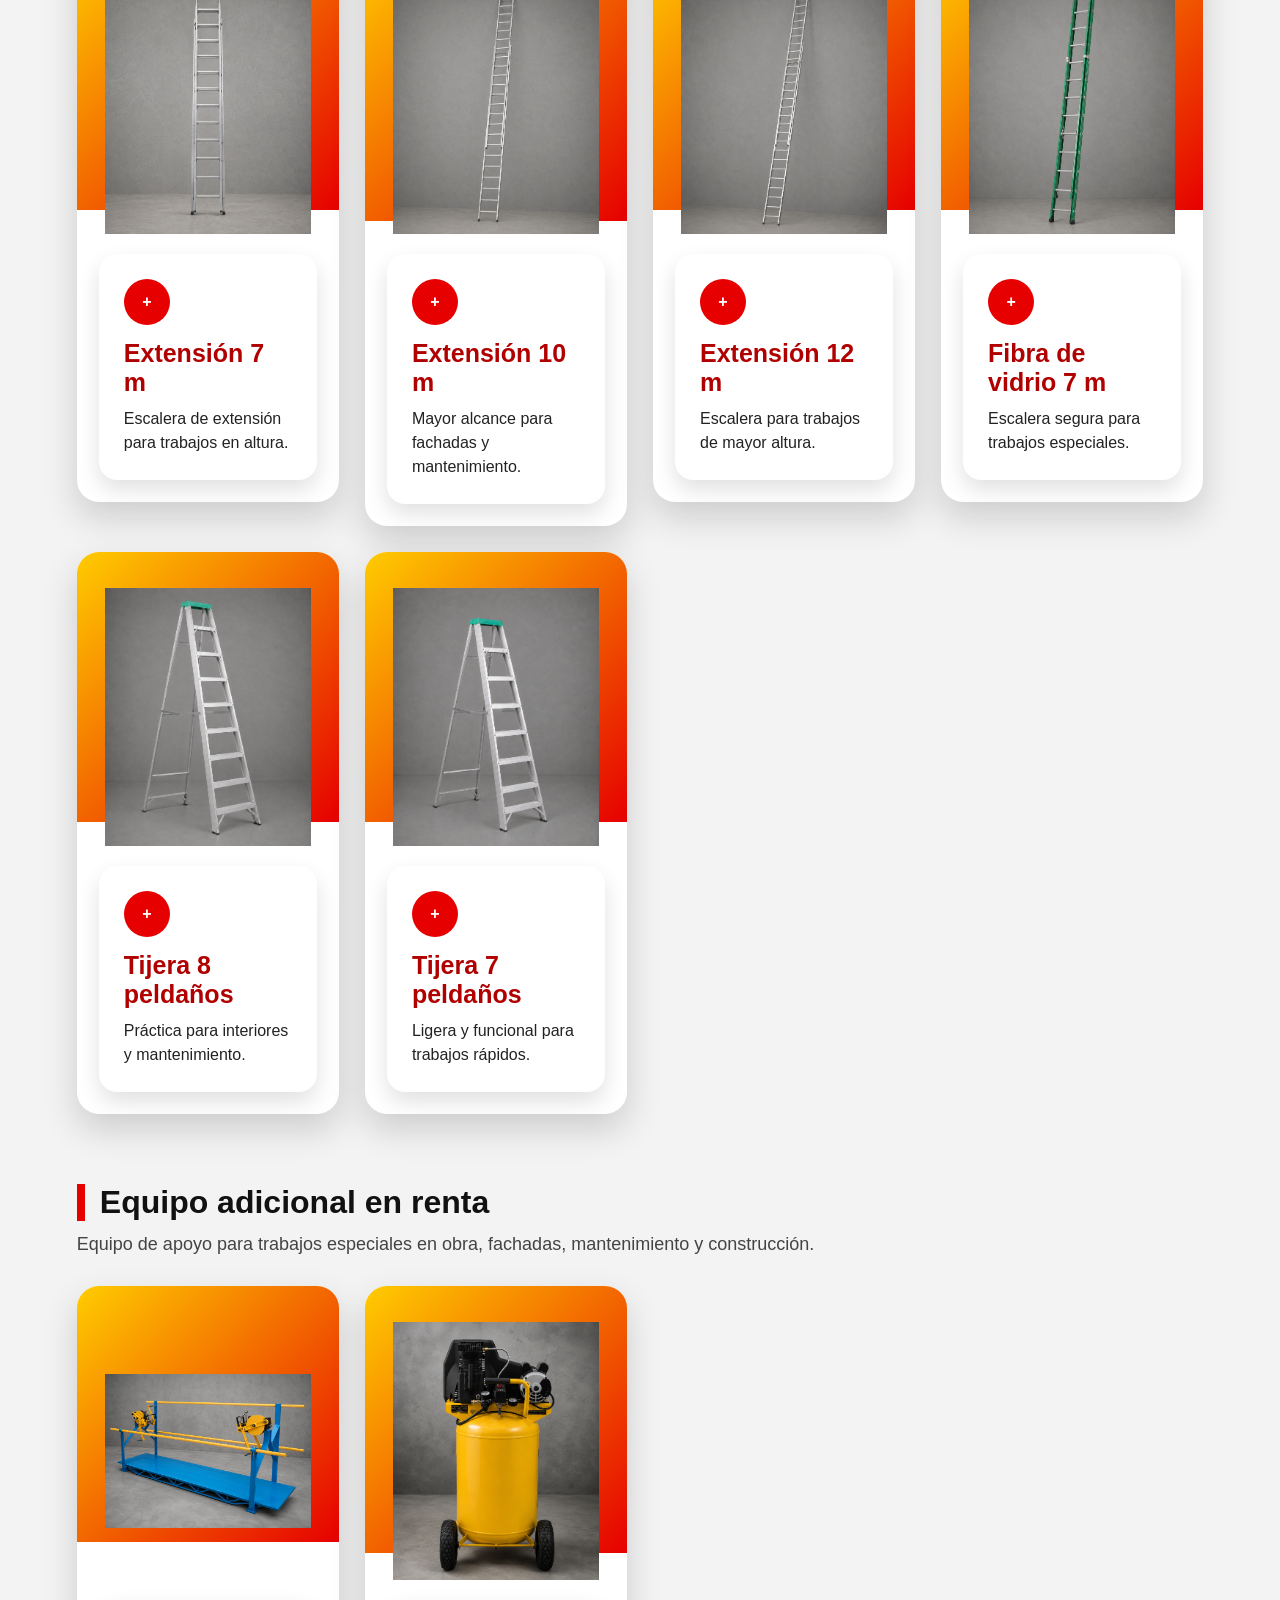
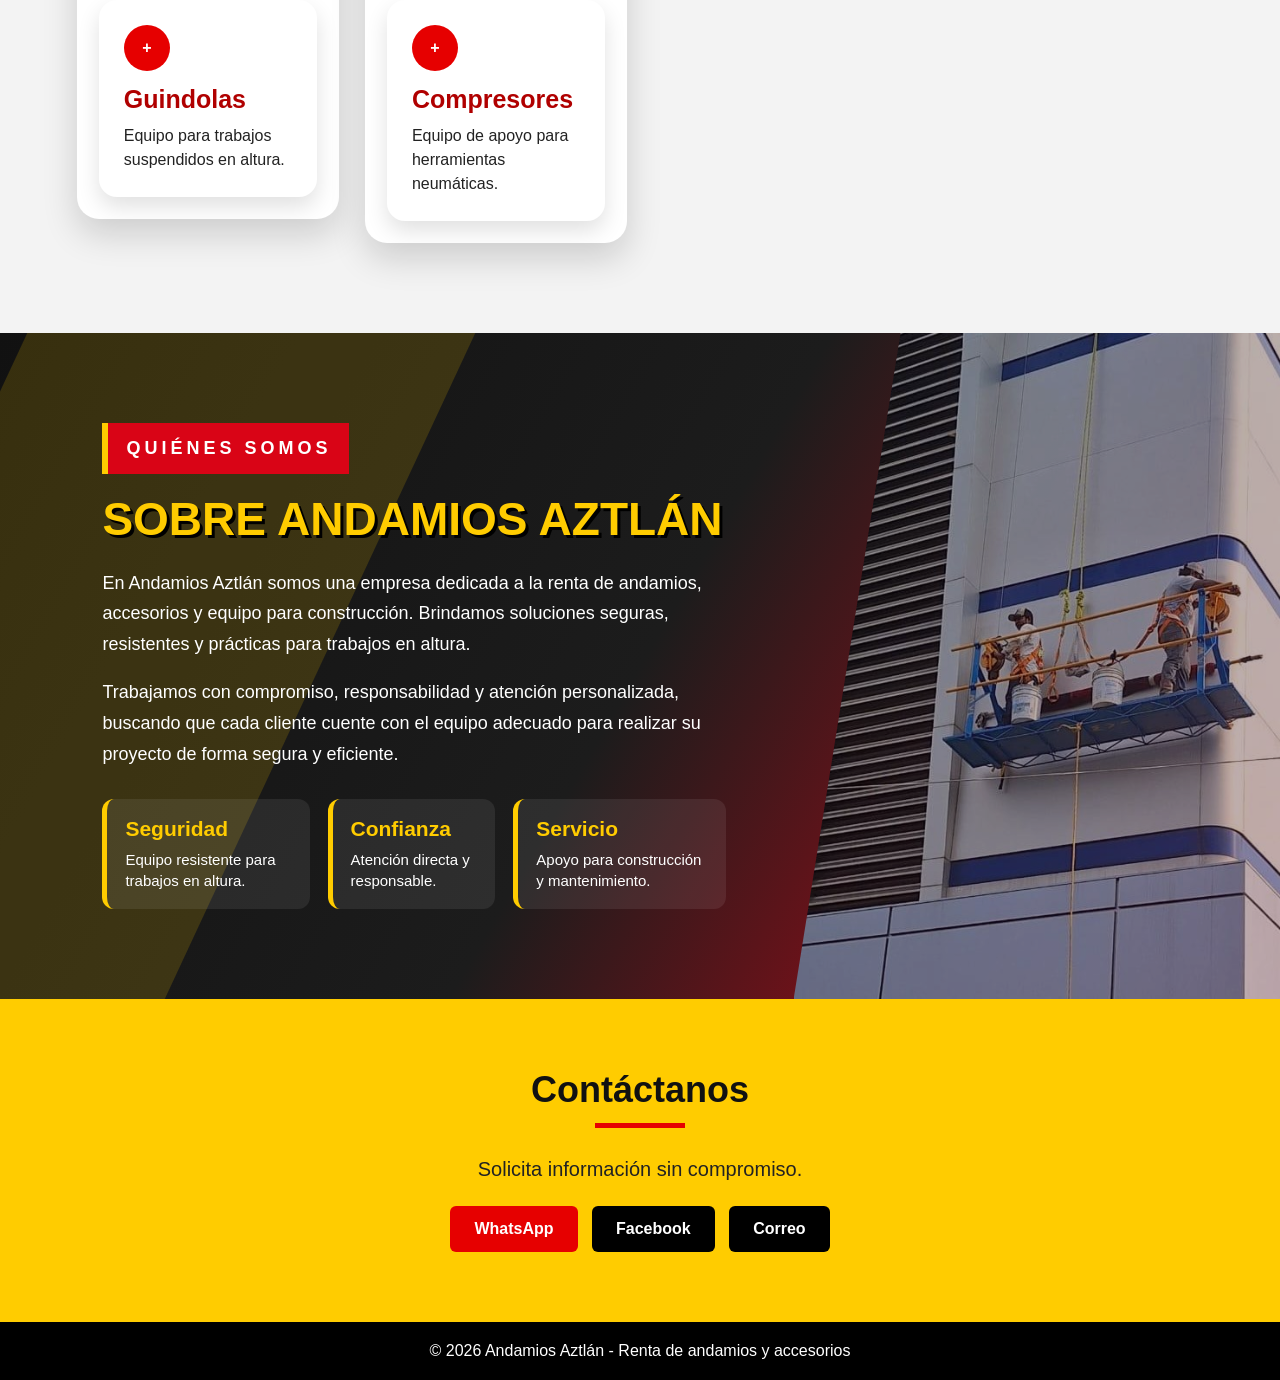
==== commit 836f676a: "cambios de quienes somos" ====
--- a/index.html
+++ b/index.html
@@ -317,13 +317,53 @@
 
 </section>
 
+<!-- Sección Quiénes somos -->
 <section class="nosotros" id="nosotros">
-    <h2>Sobre Andamios Aztlán</h2>
-
-    <p>
-        Somos una empresa dedicada a la renta de andamios y accesorios para construcción.
-        Trabajamos con compromiso, seguridad y atención personalizada para cada proyecto.
-    </p>
+
+    <!-- Figura decorativa roja -->
+    <div class="figura-nosotros"></div>
+
+    <!-- Contenido de texto -->
+    <div class="contenido-nosotros">
+
+        <p class="etiqueta-nosotros">QUIÉNES SOMOS</p>
+
+        <h2>Sobre Andamios Aztlán</h2>
+
+        <p>
+            En Andamios Aztlán somos una empresa dedicada a la renta de andamios,
+            accesorios y equipo para construcción. Brindamos soluciones seguras,
+            resistentes y prácticas para trabajos en altura.
+        </p>
+
+        <p>
+            Trabajamos con compromiso, responsabilidad y atención personalizada,
+            buscando que cada cliente cuente con el equipo adecuado para realizar
+            su proyecto de forma segura y eficiente.
+        </p>
+
+        <div class="valores-nosotros">
+            <div>
+                <h3>Seguridad</h3>
+                <span>Equipo resistente para trabajos en altura.</span>
+            </div>
+
+            <div>
+                <h3>Confianza</h3>
+                <span>Atención directa y responsable.</span>
+            </div>
+
+            <div>
+                <h3>Servicio</h3>
+                <span>Apoyo para construcción y mantenimiento.</span>
+            </div>
+        </div>
+
+    </div>
+
+    <!-- Imagen lateral -->
+    <div class="imagen-nosotros"></div>
+
 </section>
 
 <section class="contacto" id="contacto">
--- a/css/estilos.css
+++ b/css/estilos.css
@@ -451,27 +451,128 @@
 }
 
 /* =============================== */
-/* SECCIÓN NOSOTROS */
-/* =============================== */
-
+/* SECCIÓN NOSOTROS MODERNA */
+/* =============================== */
+
+/* Sección completa de quiénes somos */
 .nosotros {
-    background-color: #111;
+    background: linear-gradient(120deg, #111 0%, #1c1c1c 50%, #d90416 100%);
     color: white;
-    padding: 70px 8%;
-}
-
-/* Título de nosotros */
-.nosotros h2 {
+    padding: 90px 8%;
+    position: relative;
+    overflow: hidden;
+    display: flex;
+    align-items: center;
+    min-height: 520px;
+}
+
+/* Figura diagonal decorativa */
+.figura-nosotros {
+    position: absolute;
+    left: -10%;
+    top: 0;
+    width: 35%;
+    height: 100%;
+    background-color: rgba(255, 204, 0, 0.16);
+    transform: skewX(-25deg);
+    animation: bajar 1.2s ease;
+}
+
+/* Contenido del texto */
+.contenido-nosotros {
+    width: 58%;
+    position: relative;
+    z-index: 2;
+    animation: aparecer 1s ease;
+}
+
+/* Etiqueta pequeña */
+.etiqueta-nosotros {
+    background-color: #d90416;
+    color: white;
+    padding: 10px 18px;
+    border-left: 6px solid #ffcc00;
+    font-weight: bold;
+    letter-spacing: 4px;
+    font-size: 14px;
+    width: fit-content;
+    margin-bottom: 18px;
+}
+
+/* Título principal */
+.contenido-nosotros h2 {
     color: #ffcc00;
-    font-size: 36px;
-    margin-bottom: 30px;
-}
-
-/* Texto de nosotros */
-.nosotros p {
-    font-size: 20px;
-    max-width: 850px;
-    line-height: 1.6;
+    font-size: 46px;
+    font-weight: 900;
+    margin-bottom: 22px;
+    text-transform: uppercase;
+    text-shadow: 3px 3px 0 #000;
+}
+
+/* Párrafos */
+.contenido-nosotros p {
+    font-size: 18px;
+    line-height: 1.7;
+    max-width: 780px;
+    margin-bottom: 18px;
+}
+
+/* Contenedor de valores */
+.valores-nosotros {
+    display: flex;
+    gap: 18px;
+    margin-top: 30px;
+}
+
+/* Cada valor */
+.valores-nosotros div {
+    background-color: rgba(255,255,255,0.08);
+    border-left: 5px solid #ffcc00;
+    padding: 18px;
+    border-radius: 12px;
+    transition: 0.3s;
+}
+
+/* Efecto al pasar el mouse */
+.valores-nosotros div:hover {
+    background-color: rgba(255,204,0,0.18);
+    transform: translateY(-6px);
+}
+
+/* Título de cada valor */
+.valores-nosotros h3 {
+    color: #ffcc00;
+    font-size: 21px;
+    margin-bottom: 8px;
+}
+
+/* Texto de cada valor */
+.valores-nosotros span {
+    font-size: 15px;
+    line-height: 1.4;
+}
+
+/* Imagen lateral */
+.imagen-nosotros {
+    position: absolute;
+    right: 0;
+    top: 0;
+    width: 38%;
+    height: 100%;
+    background-image: url("../img/nosotros.png");
+    background-size: cover;
+    background-position: center;
+    clip-path: polygon(22% 0, 100% 0, 100% 100%, 0 100%);
+    opacity: 0.9;
+    animation: entrarDerecha 1.2s ease;
+}
+
+/* Capa oscura sobre la imagen */
+.imagen-nosotros::after {
+    content: "";
+    position: absolute;
+    inset: 0;
+    background-color: rgba(0,0,0,0.25);
 }
 
 /* =============================== */
@@ -933,4 +1034,54 @@
         margin-left: auto;
         margin-right: auto;
     }
+
+        /* Sección nosotros en celular */
+    .nosotros {
+        flex-direction: column;
+        padding: 65px 8%;
+        text-align: center;
+        min-height: auto;
+    }
+
+    .contenido-nosotros {
+        width: 100%;
+    }
+
+    .etiqueta-nosotros {
+        margin-left: auto;
+        margin-right: auto;
+        font-size: 12px;
+        letter-spacing: 2px;
+    }
+
+    .contenido-nosotros h2 {
+        font-size: 34px;
+    }
+
+    .contenido-nosotros p {
+        font-size: 16px;
+    }
+
+    .valores-nosotros {
+        flex-direction: column;
+    }
+
+    .valores-nosotros div {
+        border-left: none;
+        border-top: 5px solid #ffcc00;
+    }
+
+    .imagen-nosotros {
+        position: relative;
+        width: 100%;
+        height: 260px;
+        margin-top: 35px;
+        clip-path: none;
+        border-radius: 18px;
+    }
+
+    .figura-nosotros {
+        width: 70%;
+        opacity: 0.5;
+    }
 }
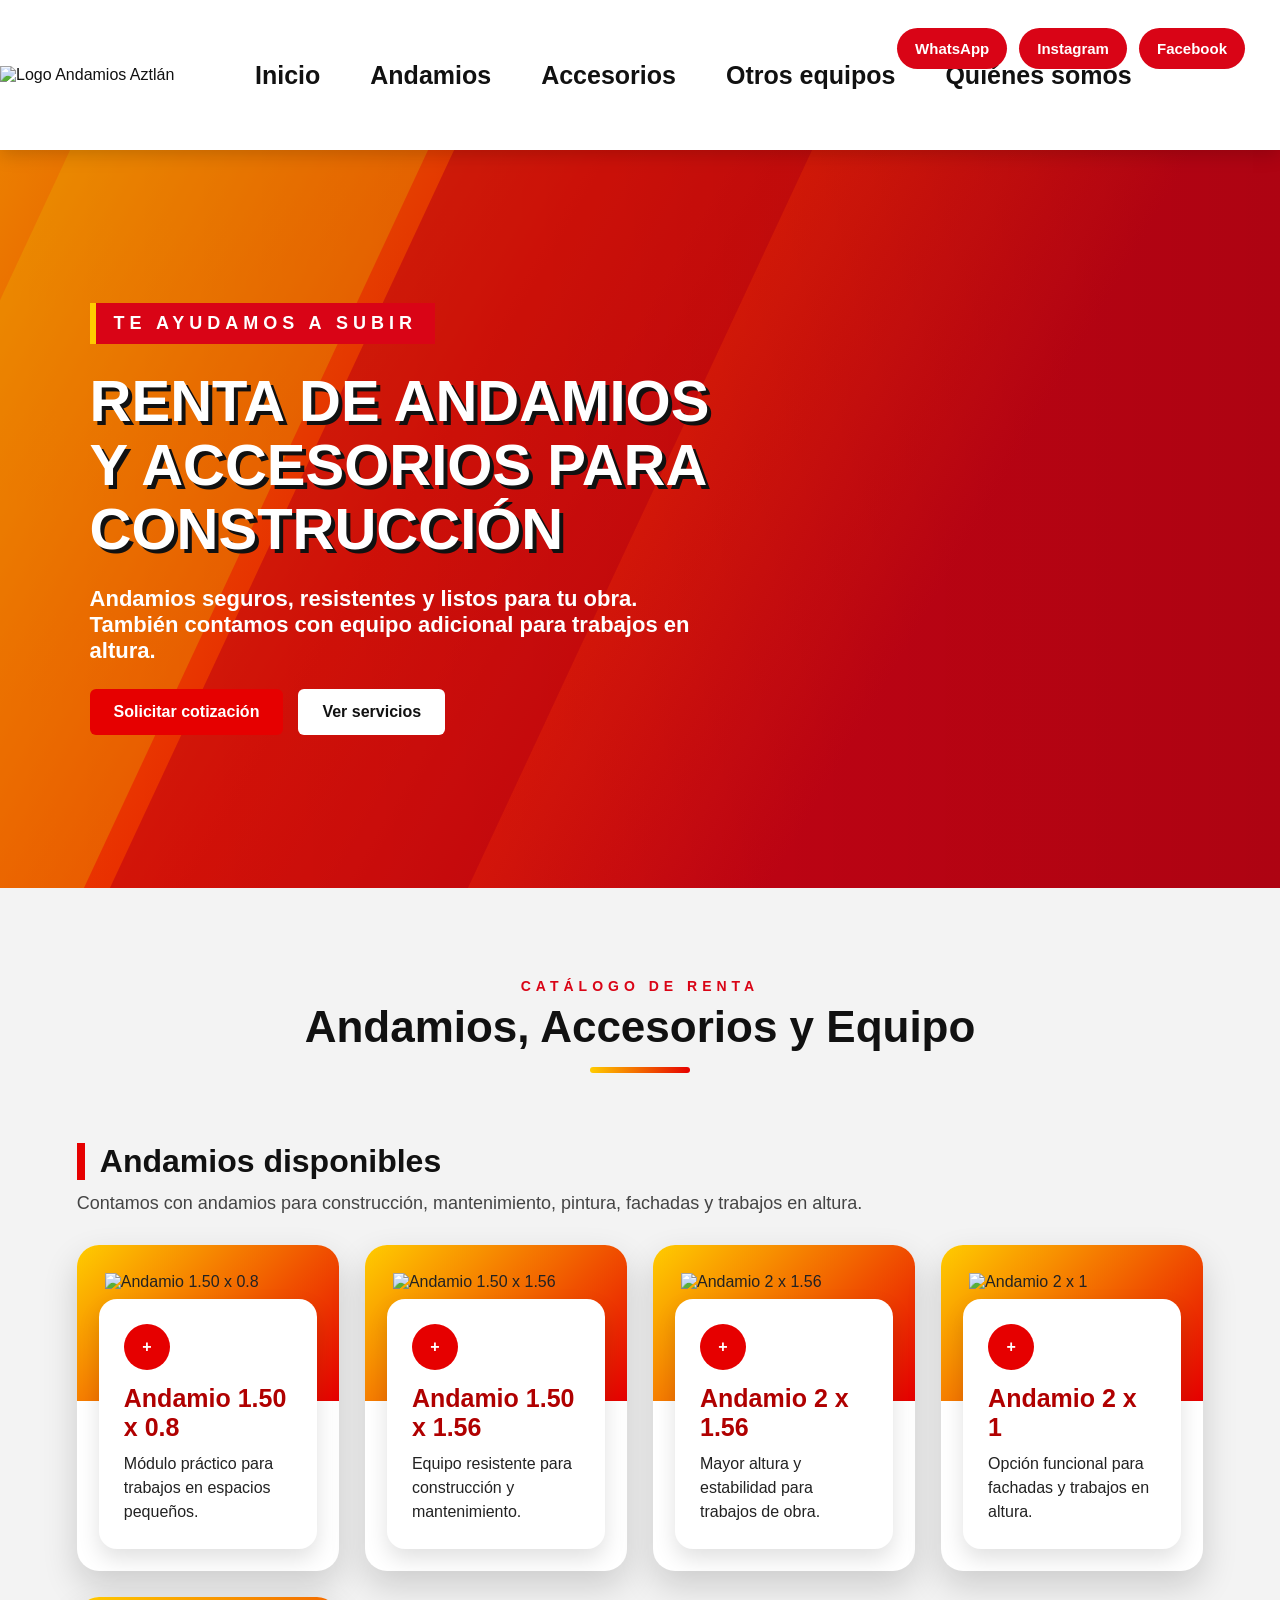
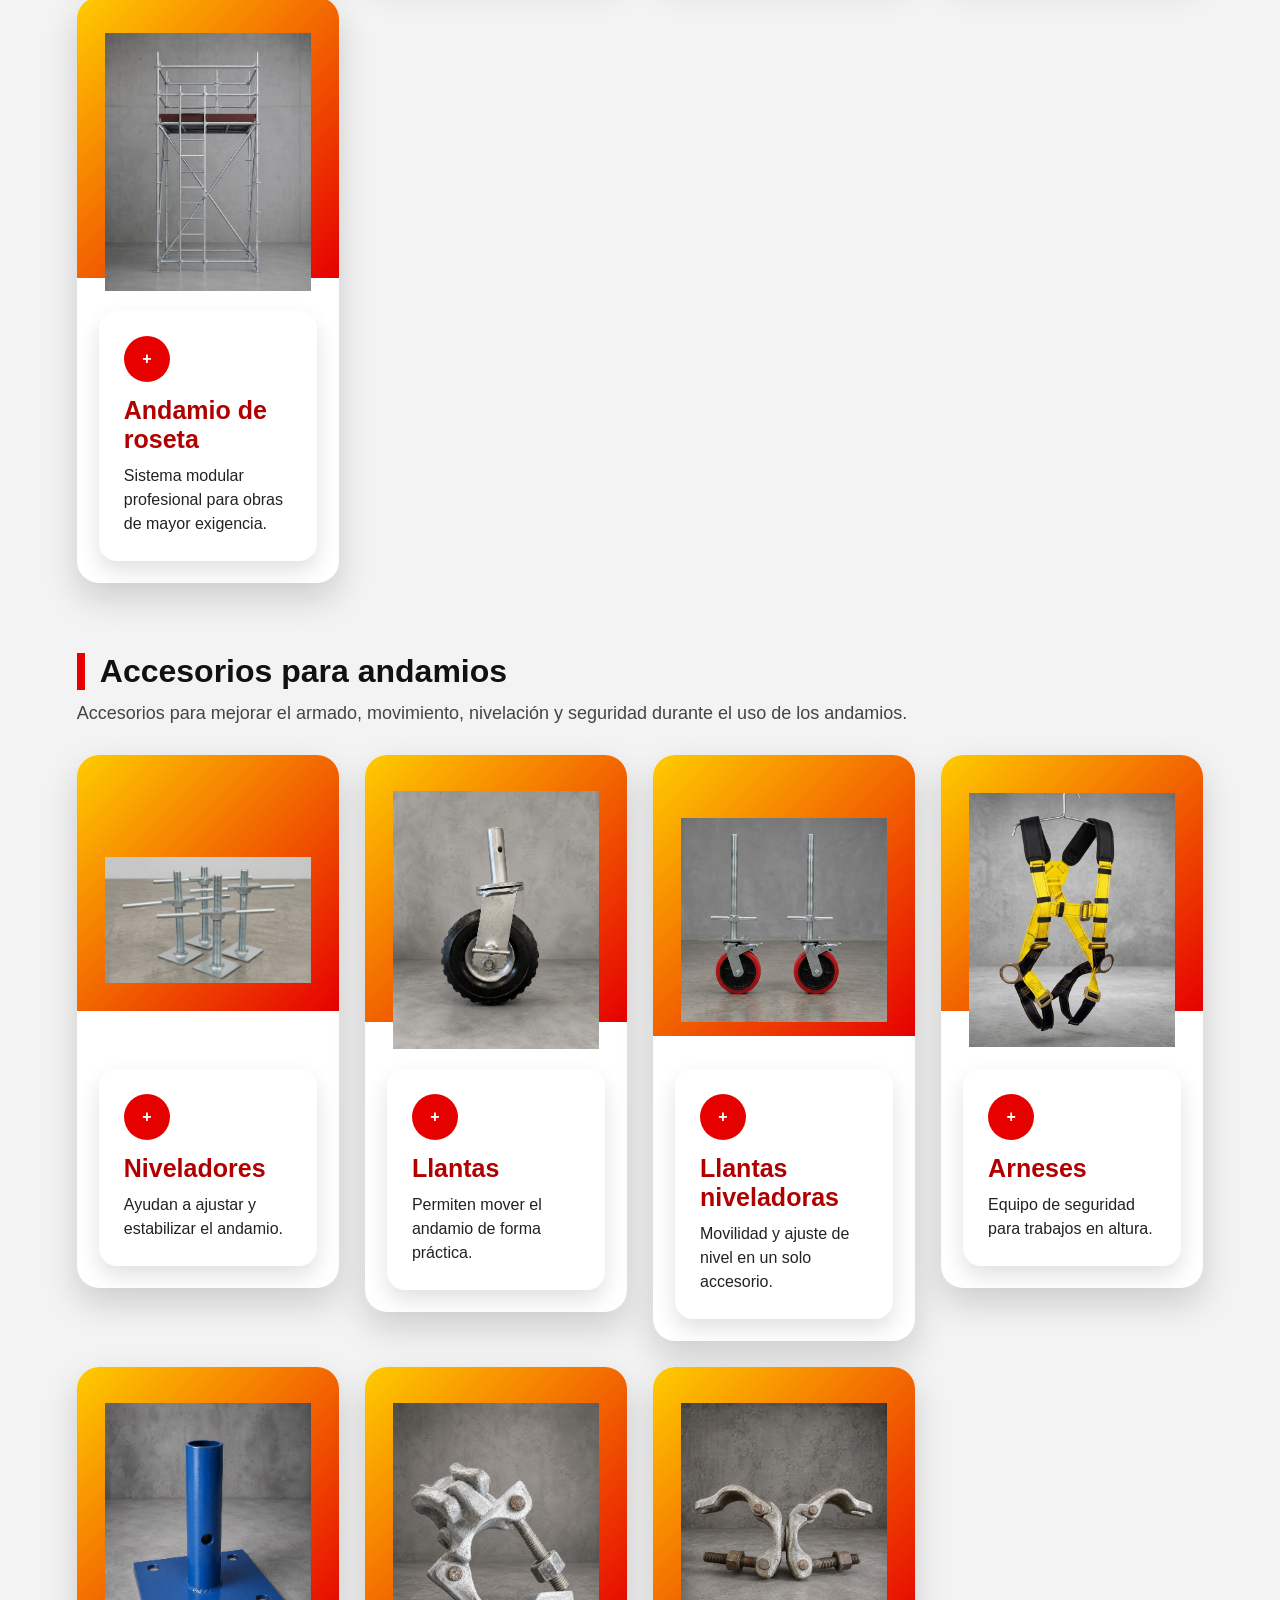
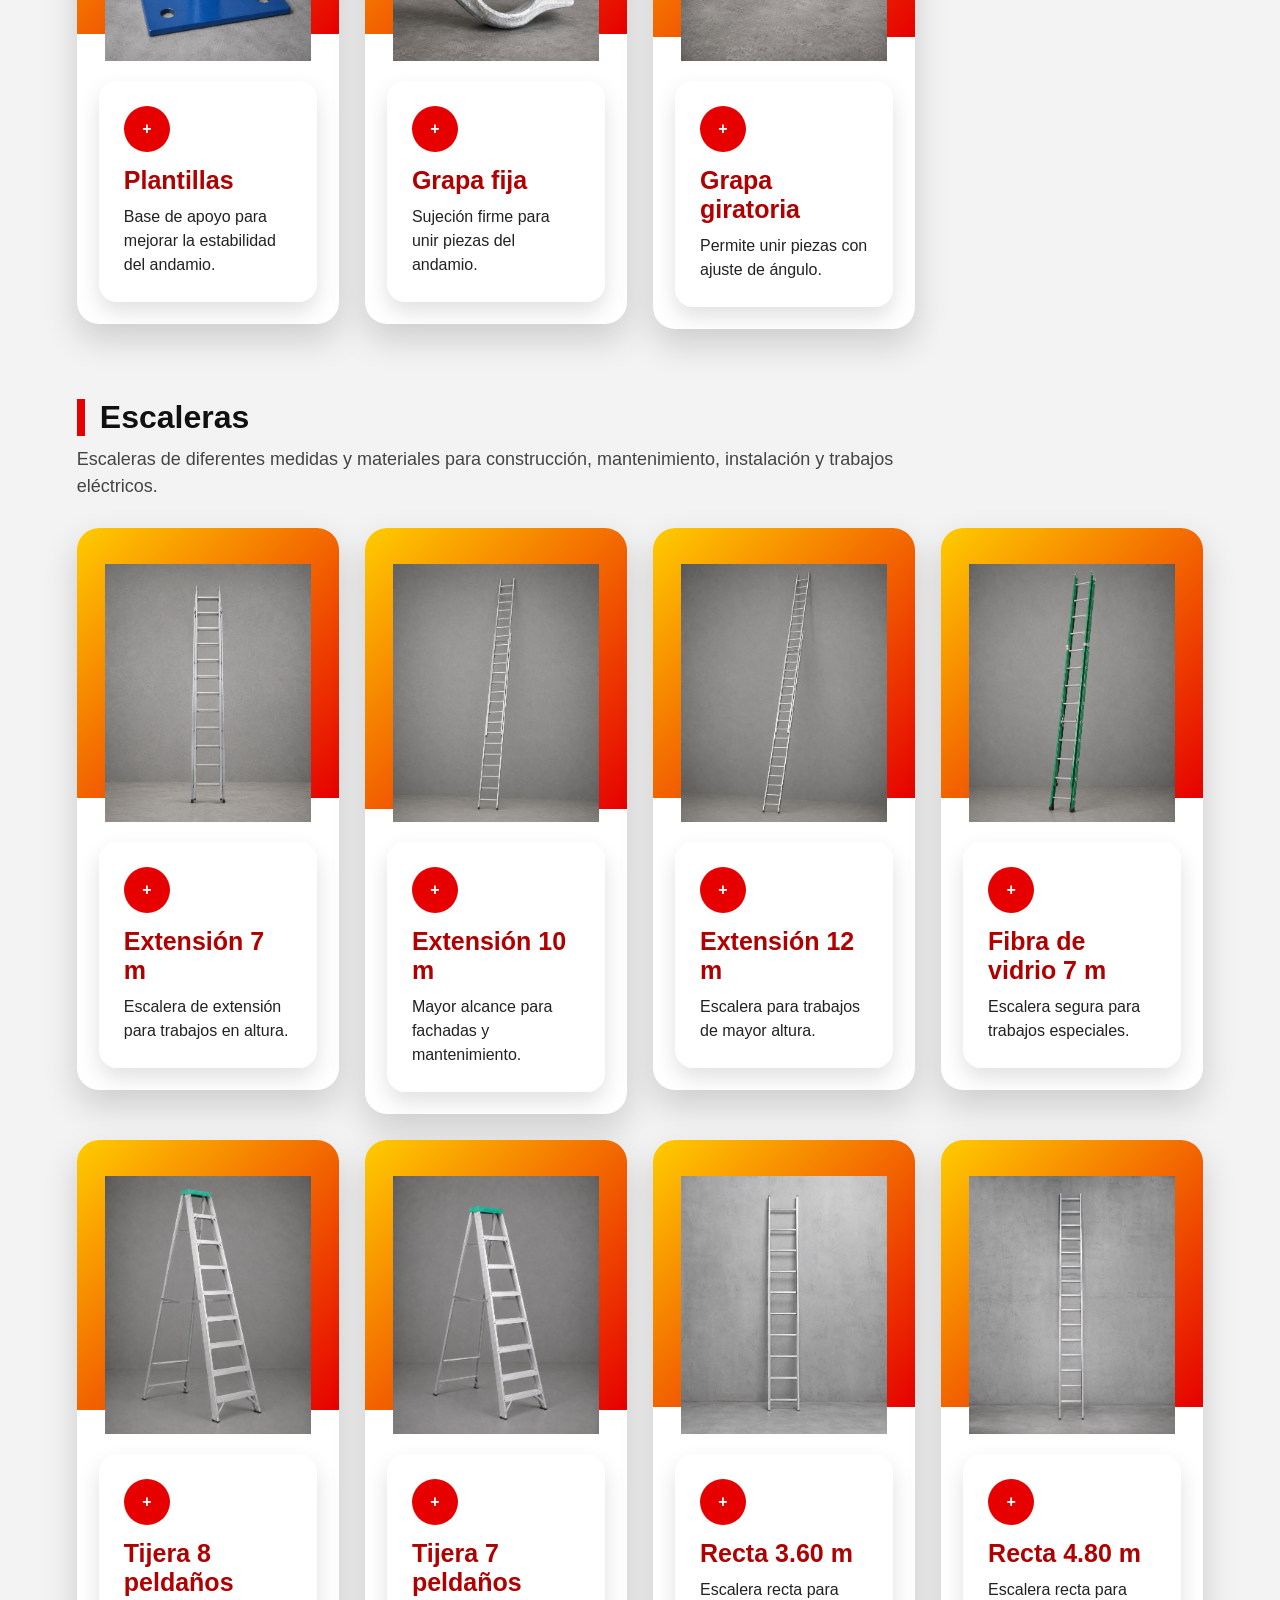
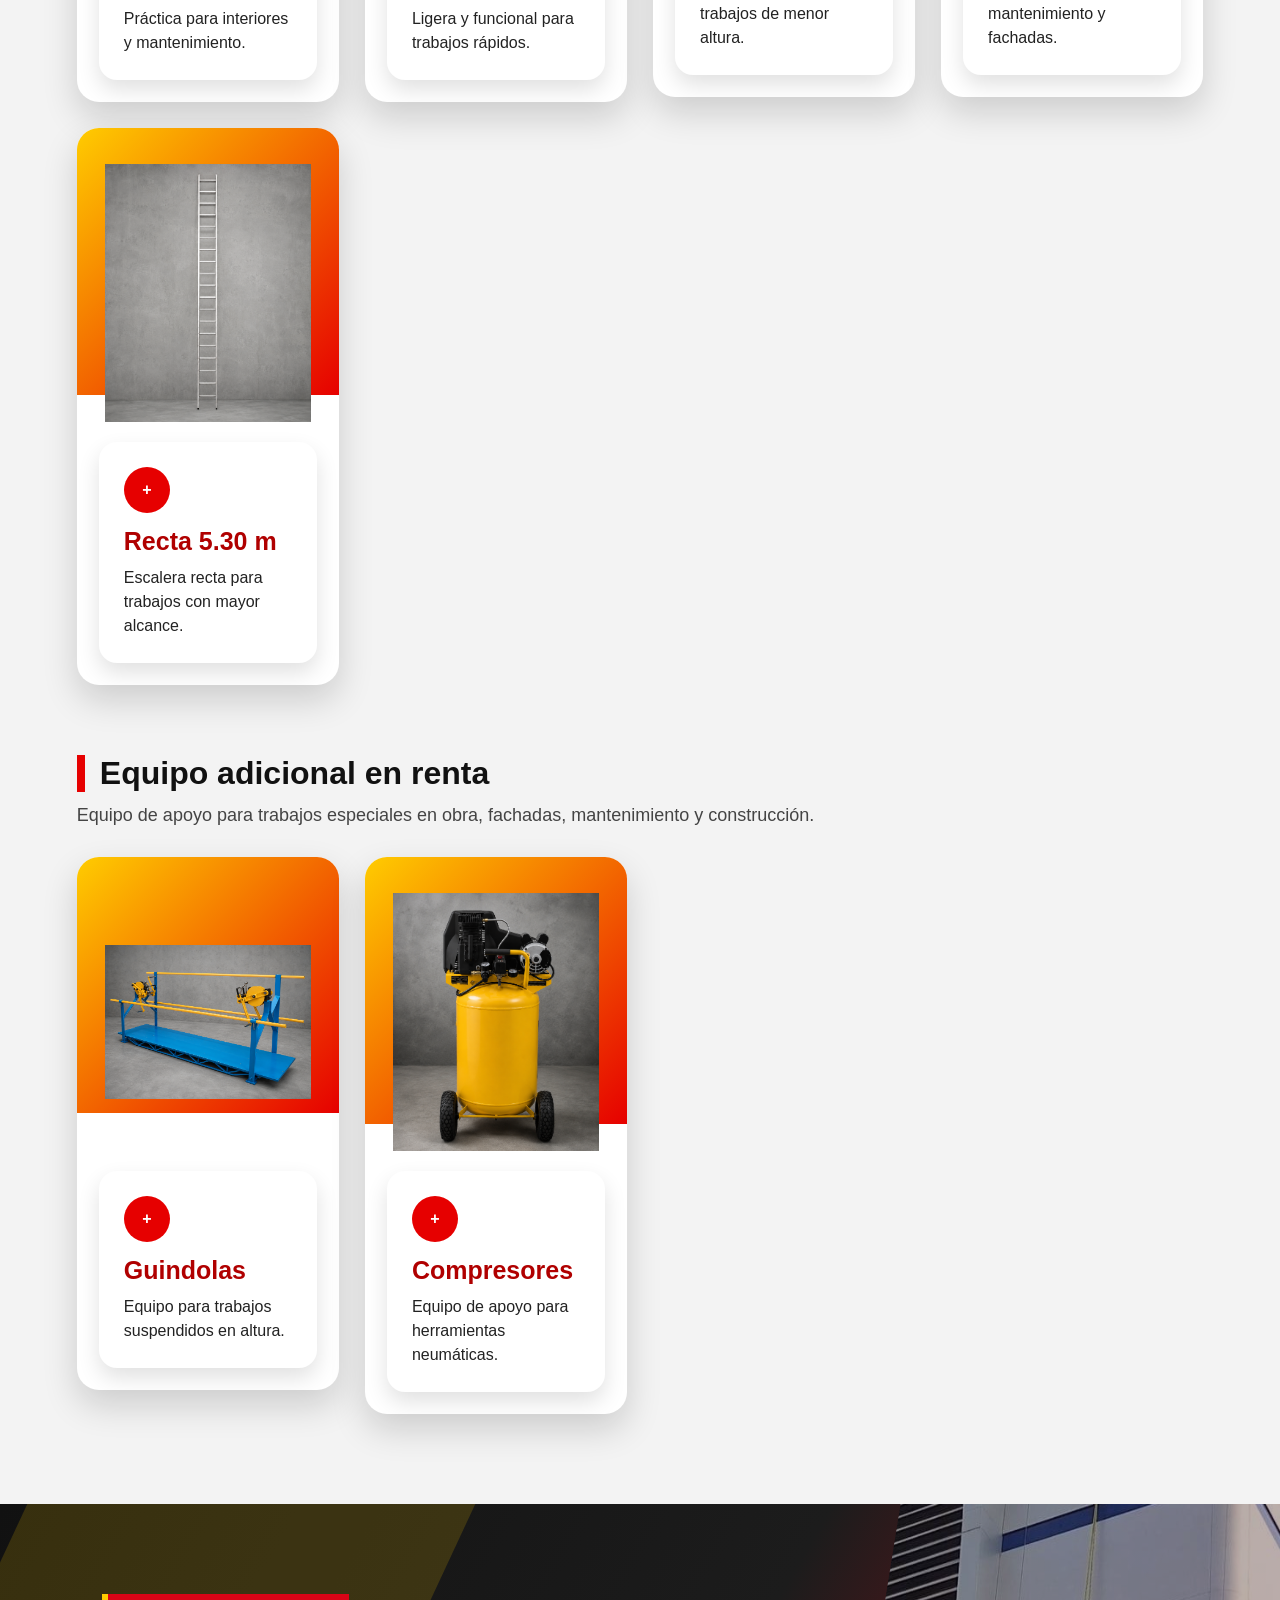
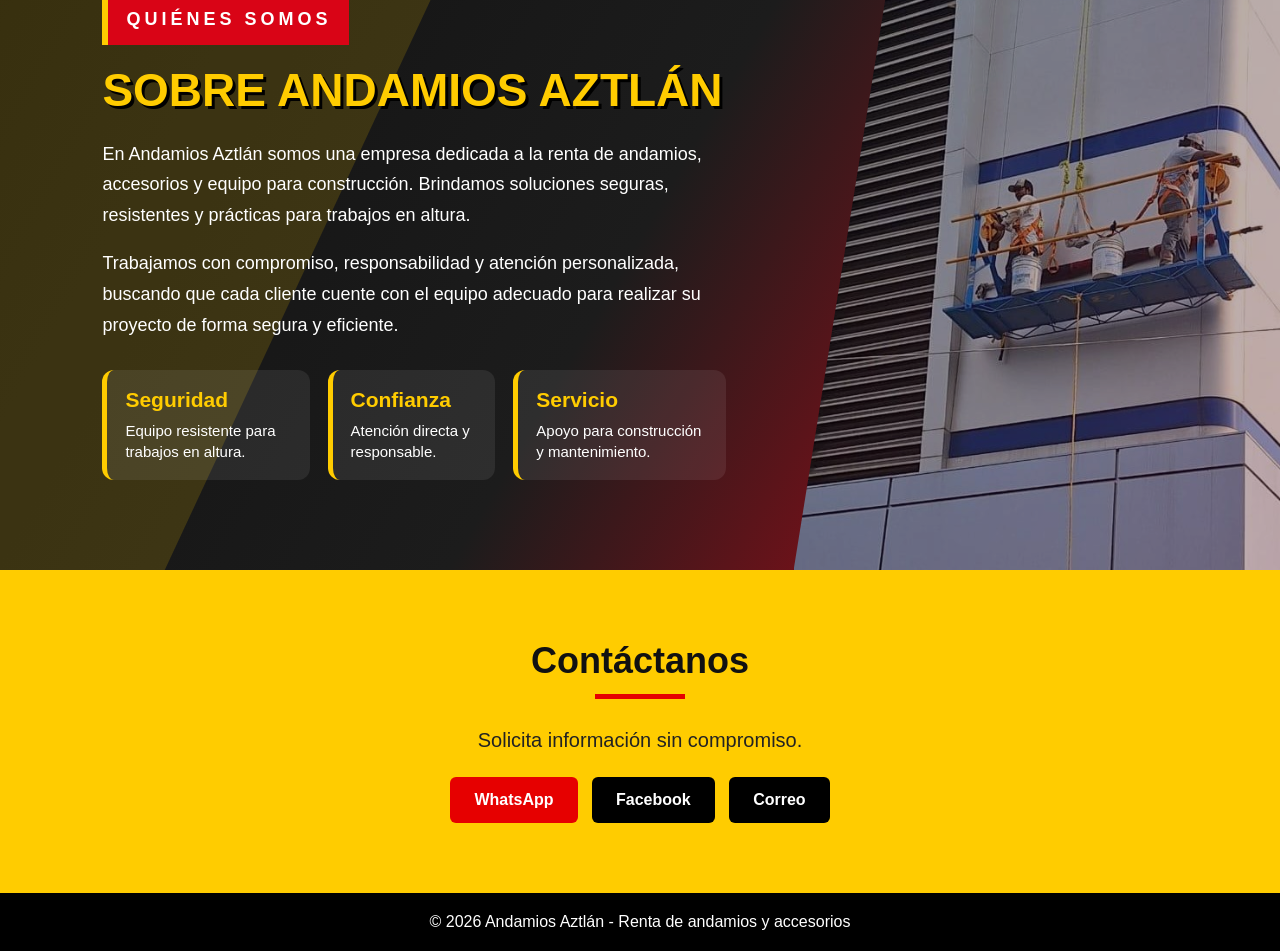
==== commit 5d41e687: "agg accesorios y escaleras rectas" ====
--- a/index.html
+++ b/index.html
@@ -186,6 +186,7 @@
                 </div>
             </div>
 
+
             <div class="caja-andamio" data-info="Equipo de seguridad utilizado en trabajos de altura para proteger al trabajador durante sus actividades.">
                 <img src="img/arnes.png" alt="Arnés de seguridad">
 
@@ -193,6 +194,39 @@
                     <span>+</span>
                     <h3>Arneses</h3>
                     <p>Equipo de seguridad para trabajos en altura.</p>
+                </div>
+            </div>
+
+                        <!-- Plantillas -->
+            <div class="caja-andamio" data-info="Accesorio utilizado como base de apoyo para mejorar la estabilidad del andamio durante el armado y uso en obra.">
+                <img src="img/plantillas.png" alt="Plantillas para andamio">
+
+                <div class="info-andamio">
+                    <span>+</span>
+                    <h3>Plantillas</h3>
+                    <p>Base de apoyo para mejorar la estabilidad del andamio.</p>
+                </div>
+            </div>
+
+            <!-- Grapa fija -->
+            <div class="caja-andamio" data-info="Accesorio utilizado para sujetar piezas del andamio de manera firme, manteniendo una unión fija entre elementos.">
+                <img src="img/grapa-fija.png" alt="Grapa fija para andamio">
+
+                <div class="info-andamio">
+                    <span>+</span>
+                    <h3>Grapa fija</h3>
+                    <p>Sujeción firme para unir piezas del andamio.</p>
+                </div>
+            </div>
+
+            <!-- Grapa giratoria -->
+            <div class="caja-andamio" data-info="Accesorio utilizado para unir piezas del andamio con ajuste de ángulo, permitiendo mayor flexibilidad durante el armado.">
+                <img src="img/grapa-giratoria.png" alt="Grapa giratoria para andamio">
+
+                <div class="info-andamio">
+                    <span>+</span>
+                    <h3>Grapa giratoria</h3>
+                    <p>Permite unir piezas con ajuste de ángulo.</p>
                 </div>
             </div>
 
@@ -274,6 +308,39 @@
                 </div>
             </div>
 
+                        <!-- Escalera recta 3.60 m -->
+            <div class="caja-andamio" data-info="Escalera recta de 3.60 metros, útil para trabajos de mantenimiento, construcción, pintura e instalaciones de menor altura.">
+                <img src="img/escalera-recta-3.60.png" alt="Escalera recta 3.60 metros">
+
+                <div class="info-andamio">
+                    <span>+</span>
+                    <h3>Recta 3.60 m</h3>
+                    <p>Escalera recta para trabajos de menor altura.</p>
+                </div>
+            </div>
+
+            <!-- Escalera recta 4.80 m -->
+            <div class="caja-andamio" data-info="Escalera recta de 4.80 metros, recomendada para trabajos de mantenimiento, fachadas, pintura e instalación.">
+                <img src="img/escalera-recta-4.80.png" alt="Escalera recta 4.80 metros">
+
+                <div class="info-andamio">
+                    <span>+</span>
+                    <h3>Recta 4.80 m</h3>
+                    <p>Escalera recta para mantenimiento y fachadas.</p>
+                </div>
+            </div>
+
+            <!-- Escalera recta 5.30 m -->
+            <div class="caja-andamio" data-info="Escalera recta de 5.30 metros, ideal para trabajos donde se requiere mayor alcance en construcción, mantenimiento o pintura.">
+                <img src="img/escalera-recta-5.30.png" alt="Escalera recta 5.30 metros">
+
+                <div class="info-andamio">
+                    <span>+</span>
+                    <h3>Recta 5.30 m</h3>
+                    <p>Escalera recta para trabajos con mayor alcance.</p>
+                </div>
+            </div>
+
         </div>
     </div>
 
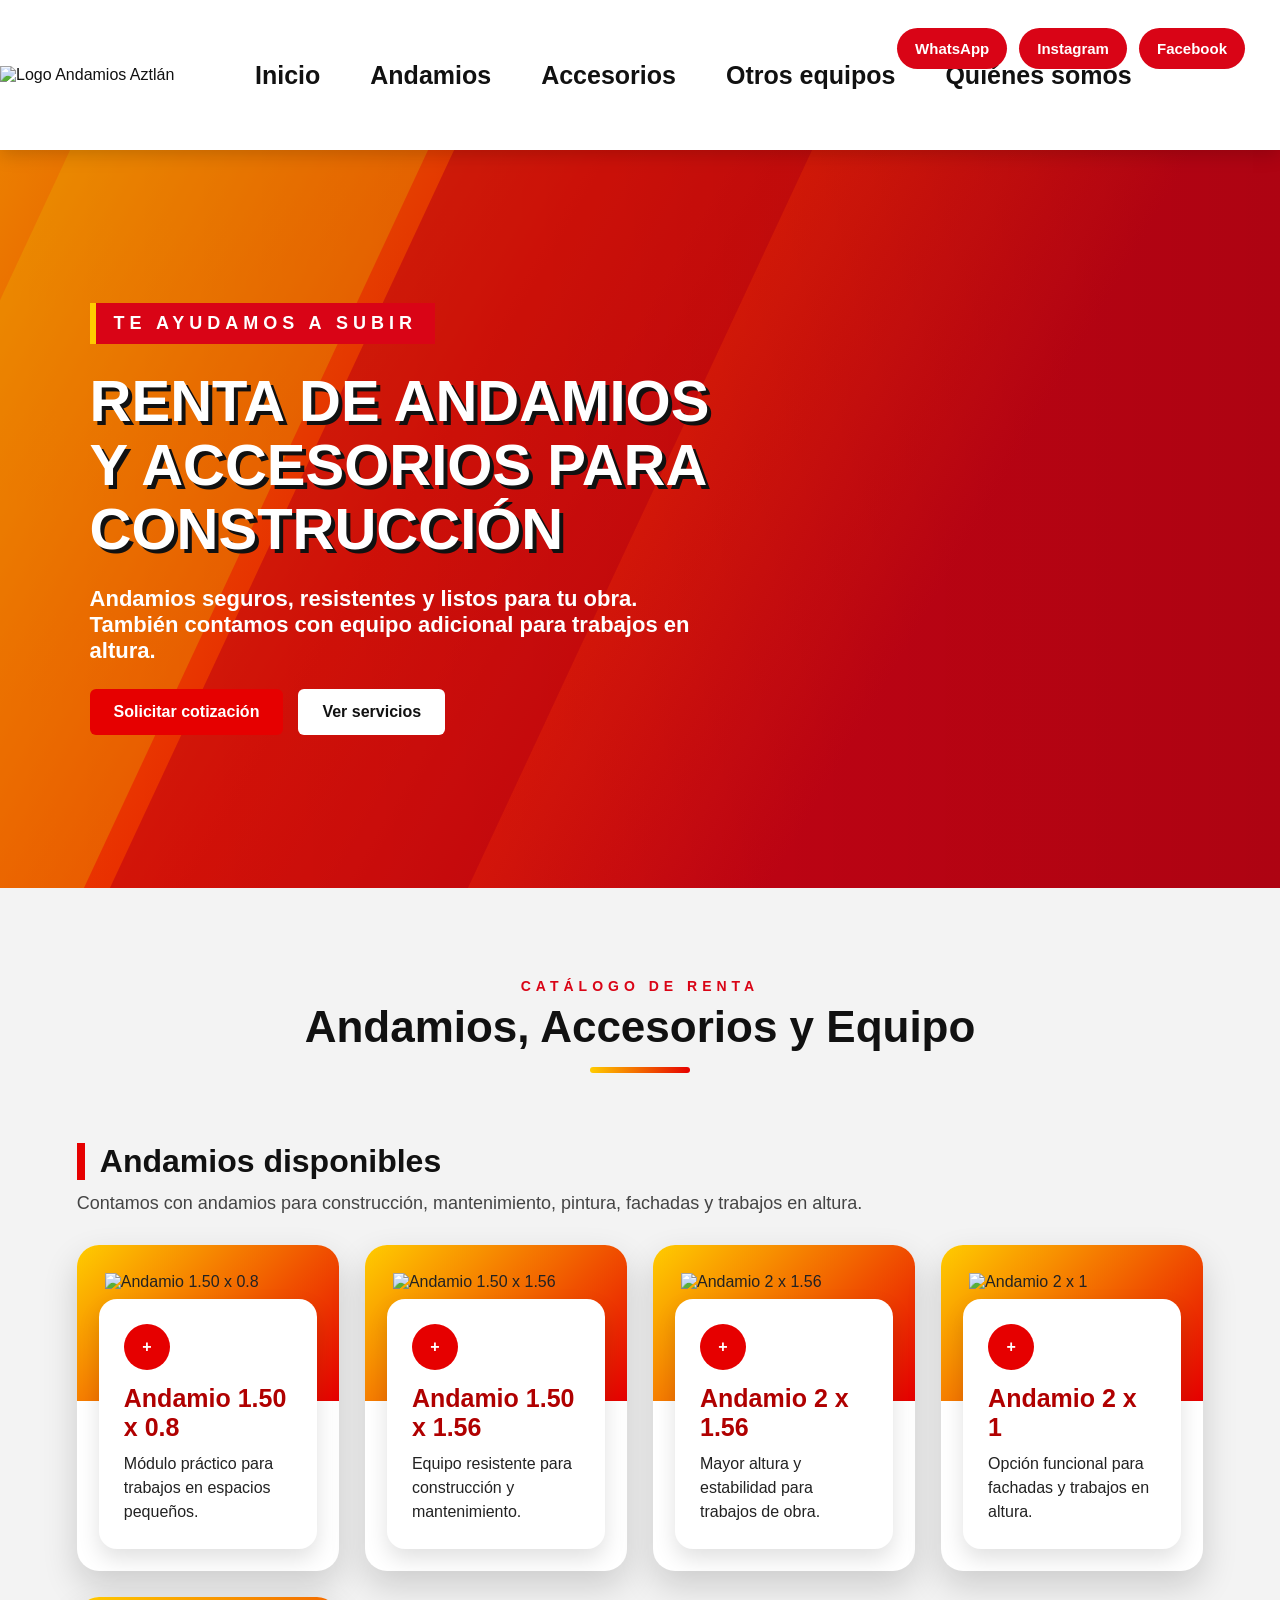
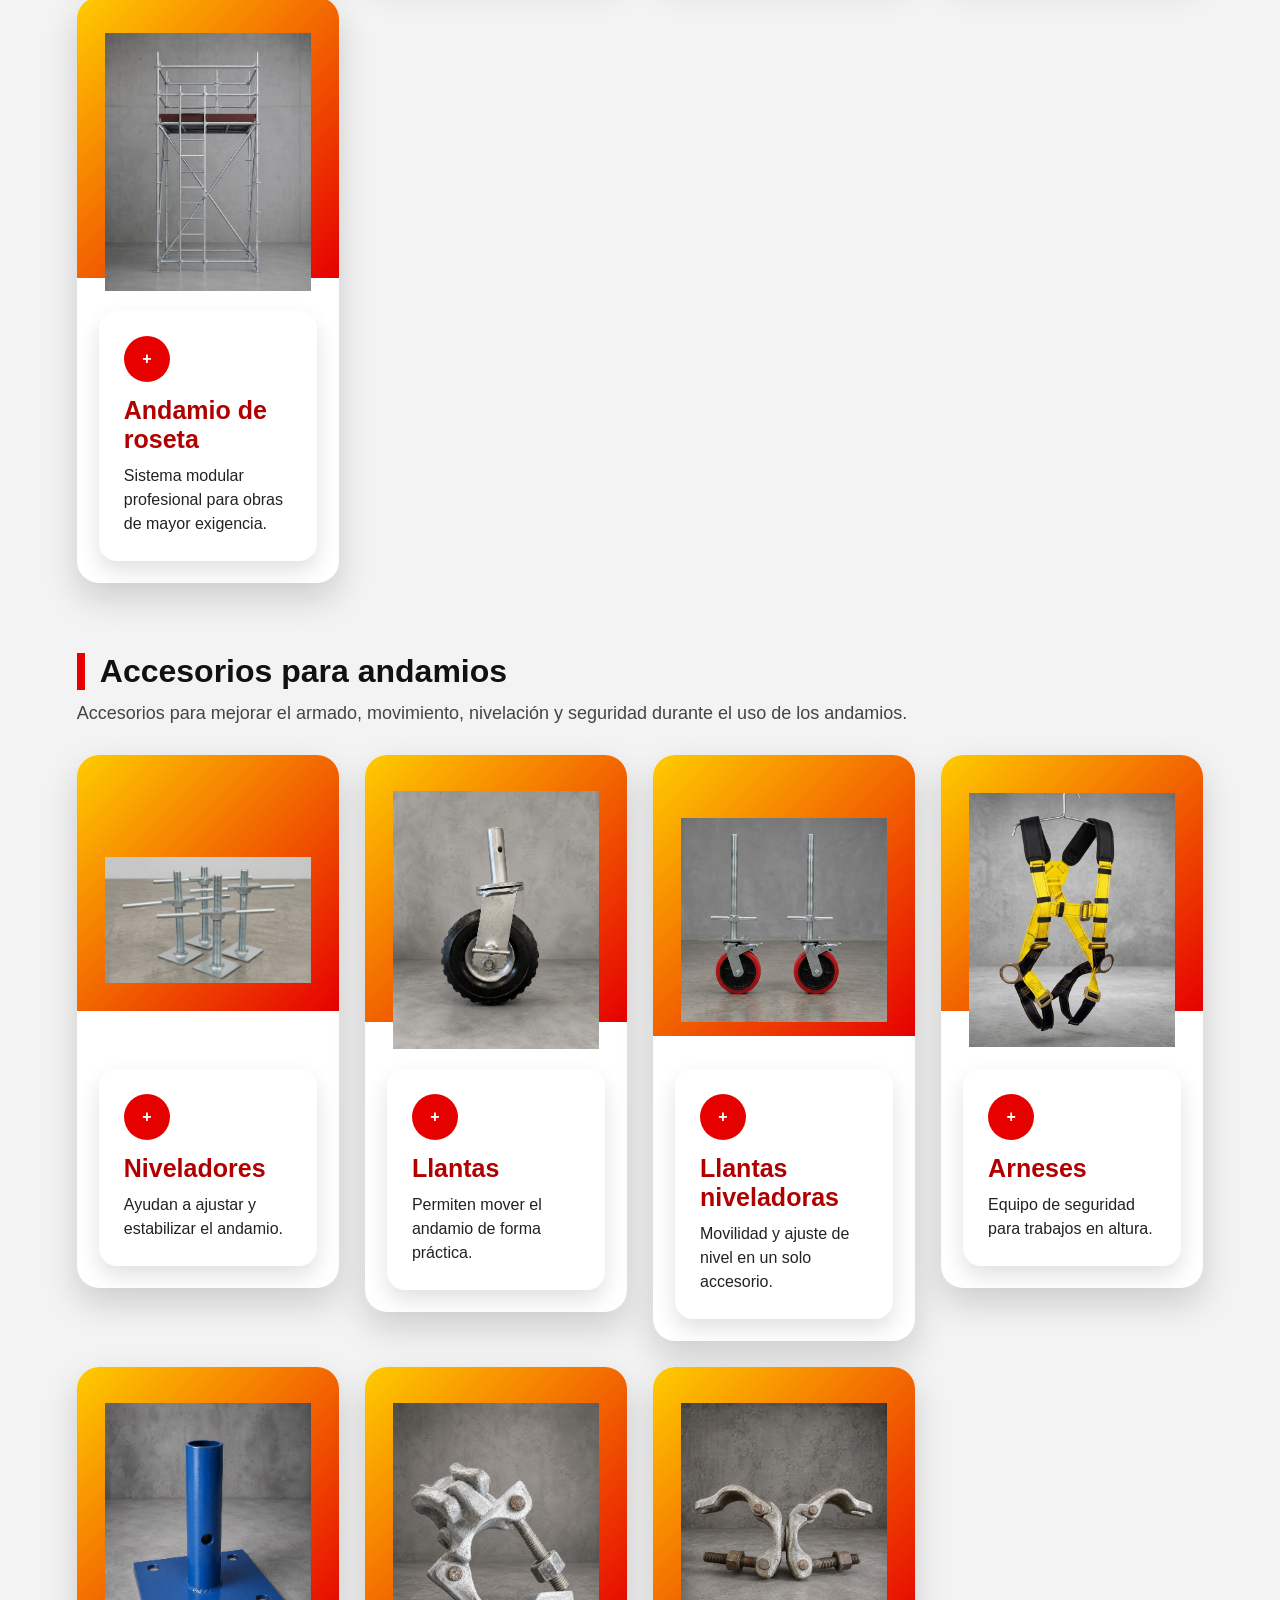
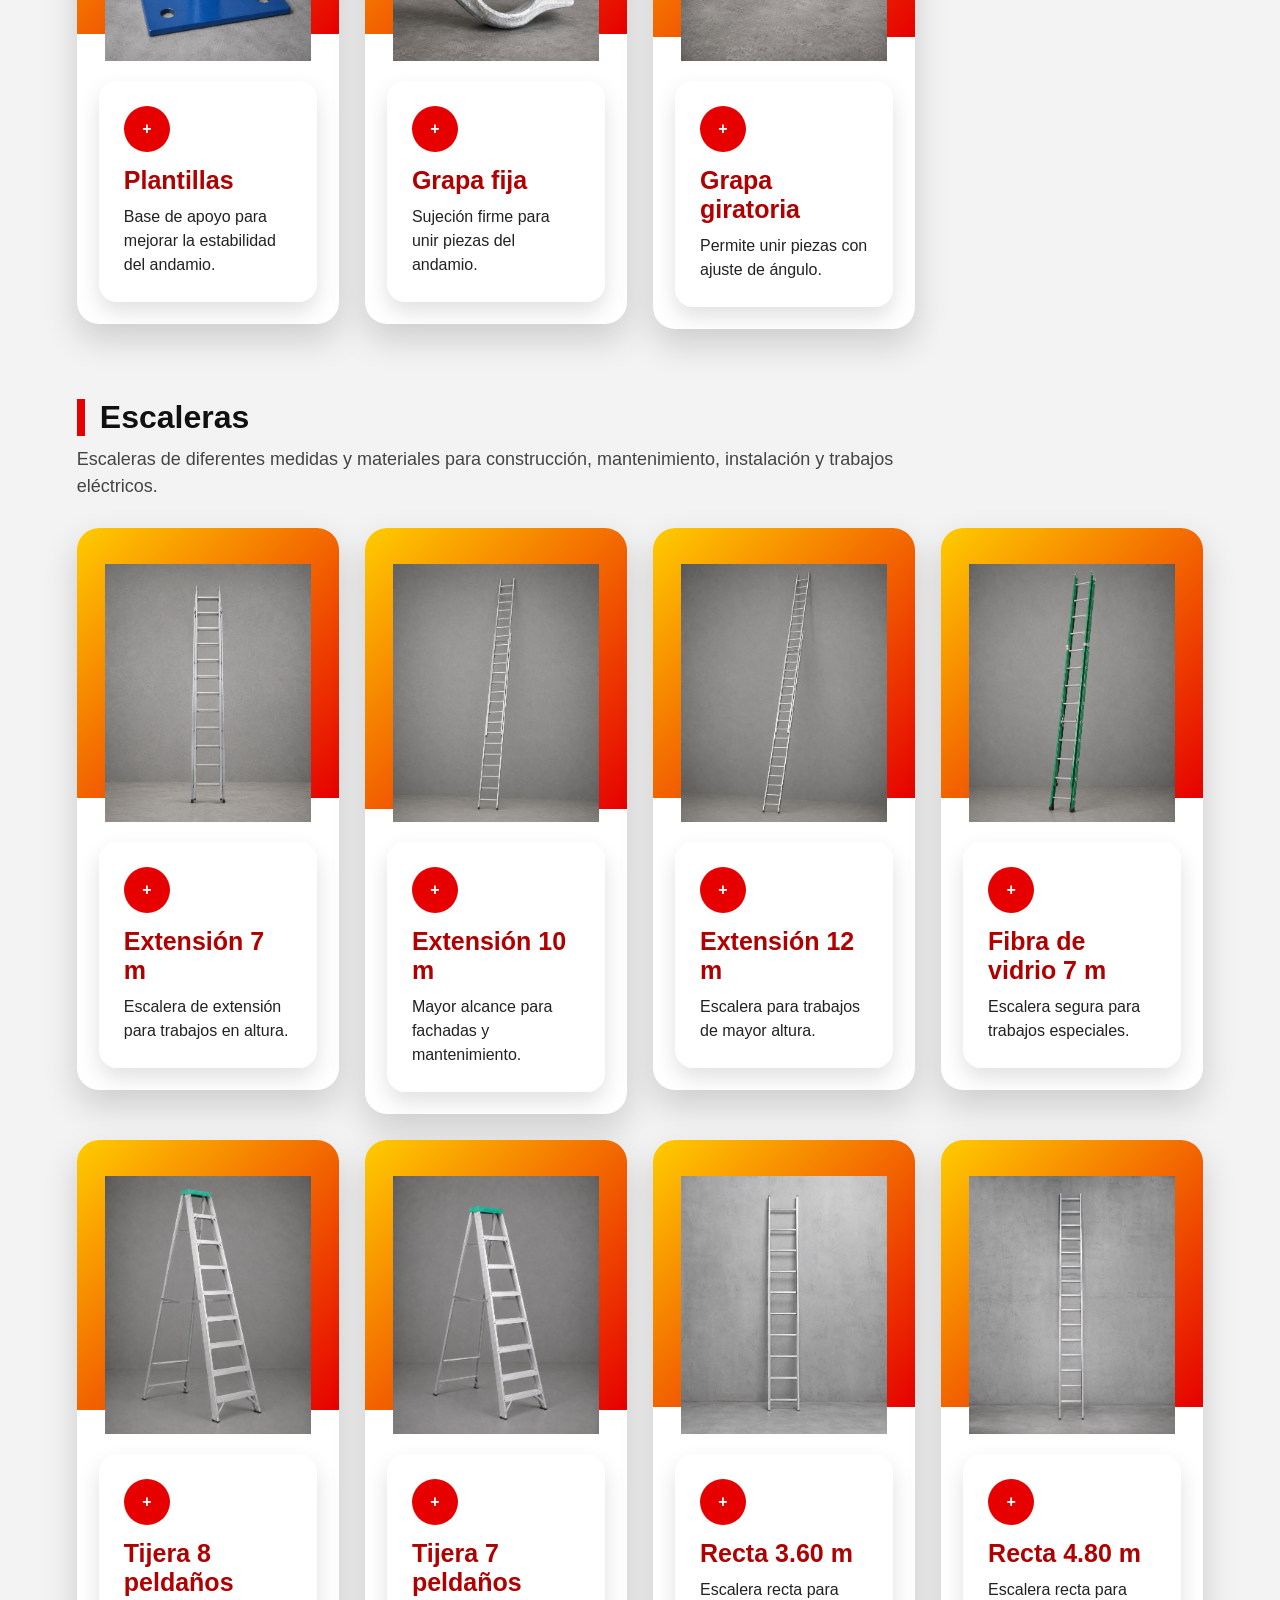
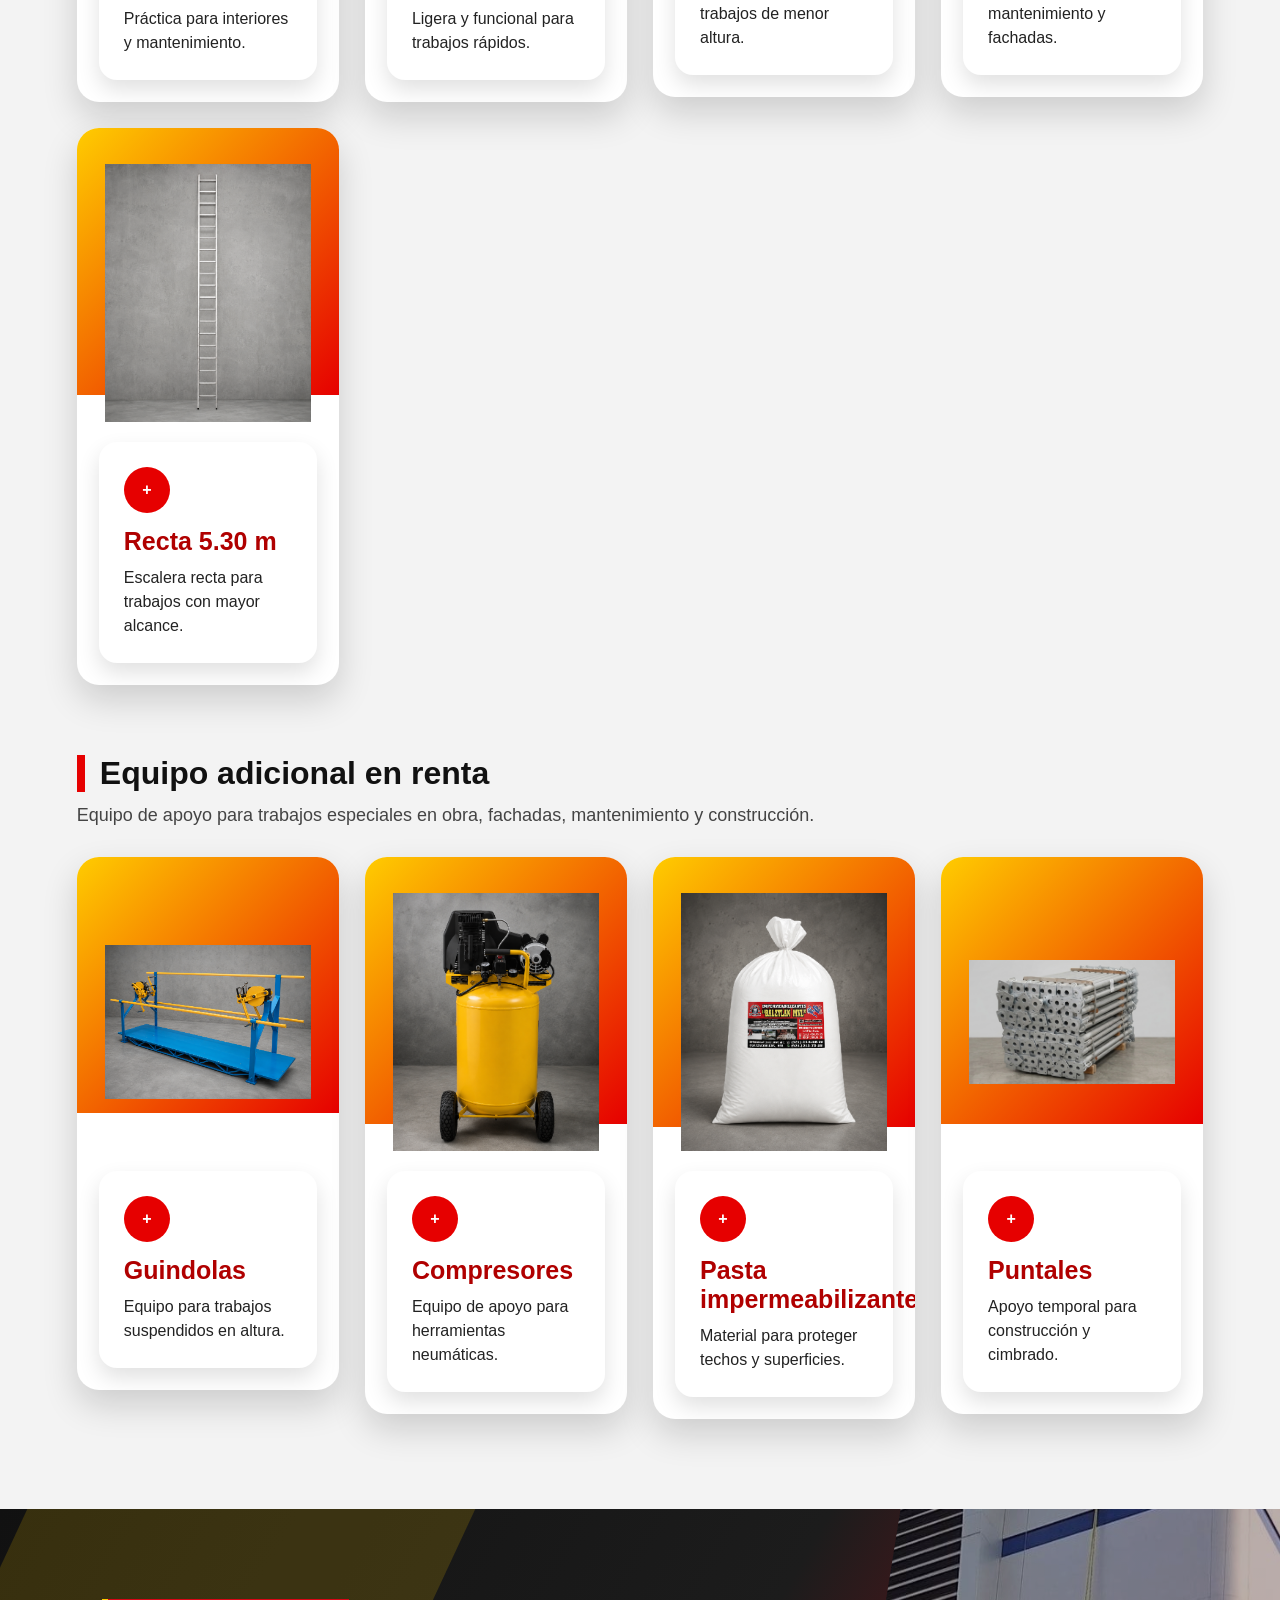
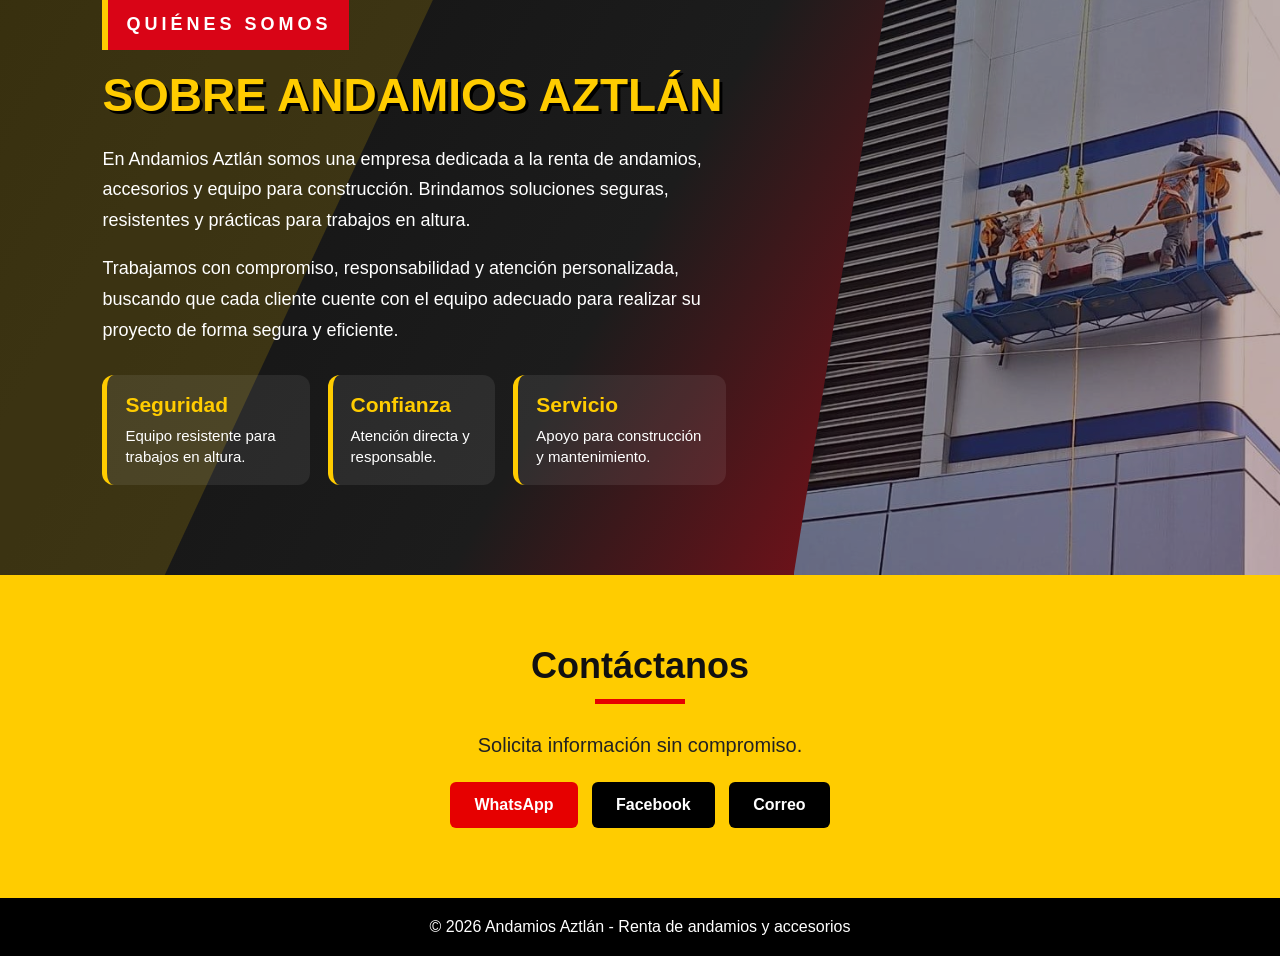
==== commit af98dcc5: "pasta y puntales agg" ====
--- a/index.html
+++ b/index.html
@@ -129,7 +129,7 @@
             </div>
 
             <div class="caja-andamio" data-info="Sistema modular de alta resistencia. Se utiliza en obras donde se requiere mayor seguridad, versatilidad y estabilidad.">
-                <img src="img/andamio-roseta.png" alt="Andamio de roseta">
+                <img src="img/andamio-roseta2.png" alt="Andamio de roseta">
 
                 <div class="info-andamio">
                     <span>+</span>
@@ -379,6 +379,29 @@
                 </div>
             </div>
 
+
+            <!-- Pasta impermeabilizante -->
+            <div class="caja-andamio" data-info="Pasta impermeabilizante utilizada para proteger techos y superficies contra filtraciones de agua. Ideal para mantenimiento preventivo y reparación de áreas expuestas.">
+                <img src="img/pasta.png" alt="Pasta impermeabilizante">
+
+                <div class="info-andamio">
+                    <span>+</span>
+                    <h3>Pasta impermeabilizante</h3>
+                    <p>Material para proteger techos y superficies.</p>
+                </div>
+            </div>
+
+            <!-- Puntales -->
+            <div class="caja-andamio" data-info="Puntales utilizados como apoyo temporal en trabajos de construcción, cimbrado, soporte de estructuras y obra en general.">
+                <img src="img/puntales.png" alt="Puntales">
+
+                <div class="info-andamio">
+                    <span>+</span>
+                    <h3>Puntales</h3>
+                    <p>Apoyo temporal para construcción y cimbrado.</p>
+                </div>
+            </div>
+
         </div>
     </div>
 
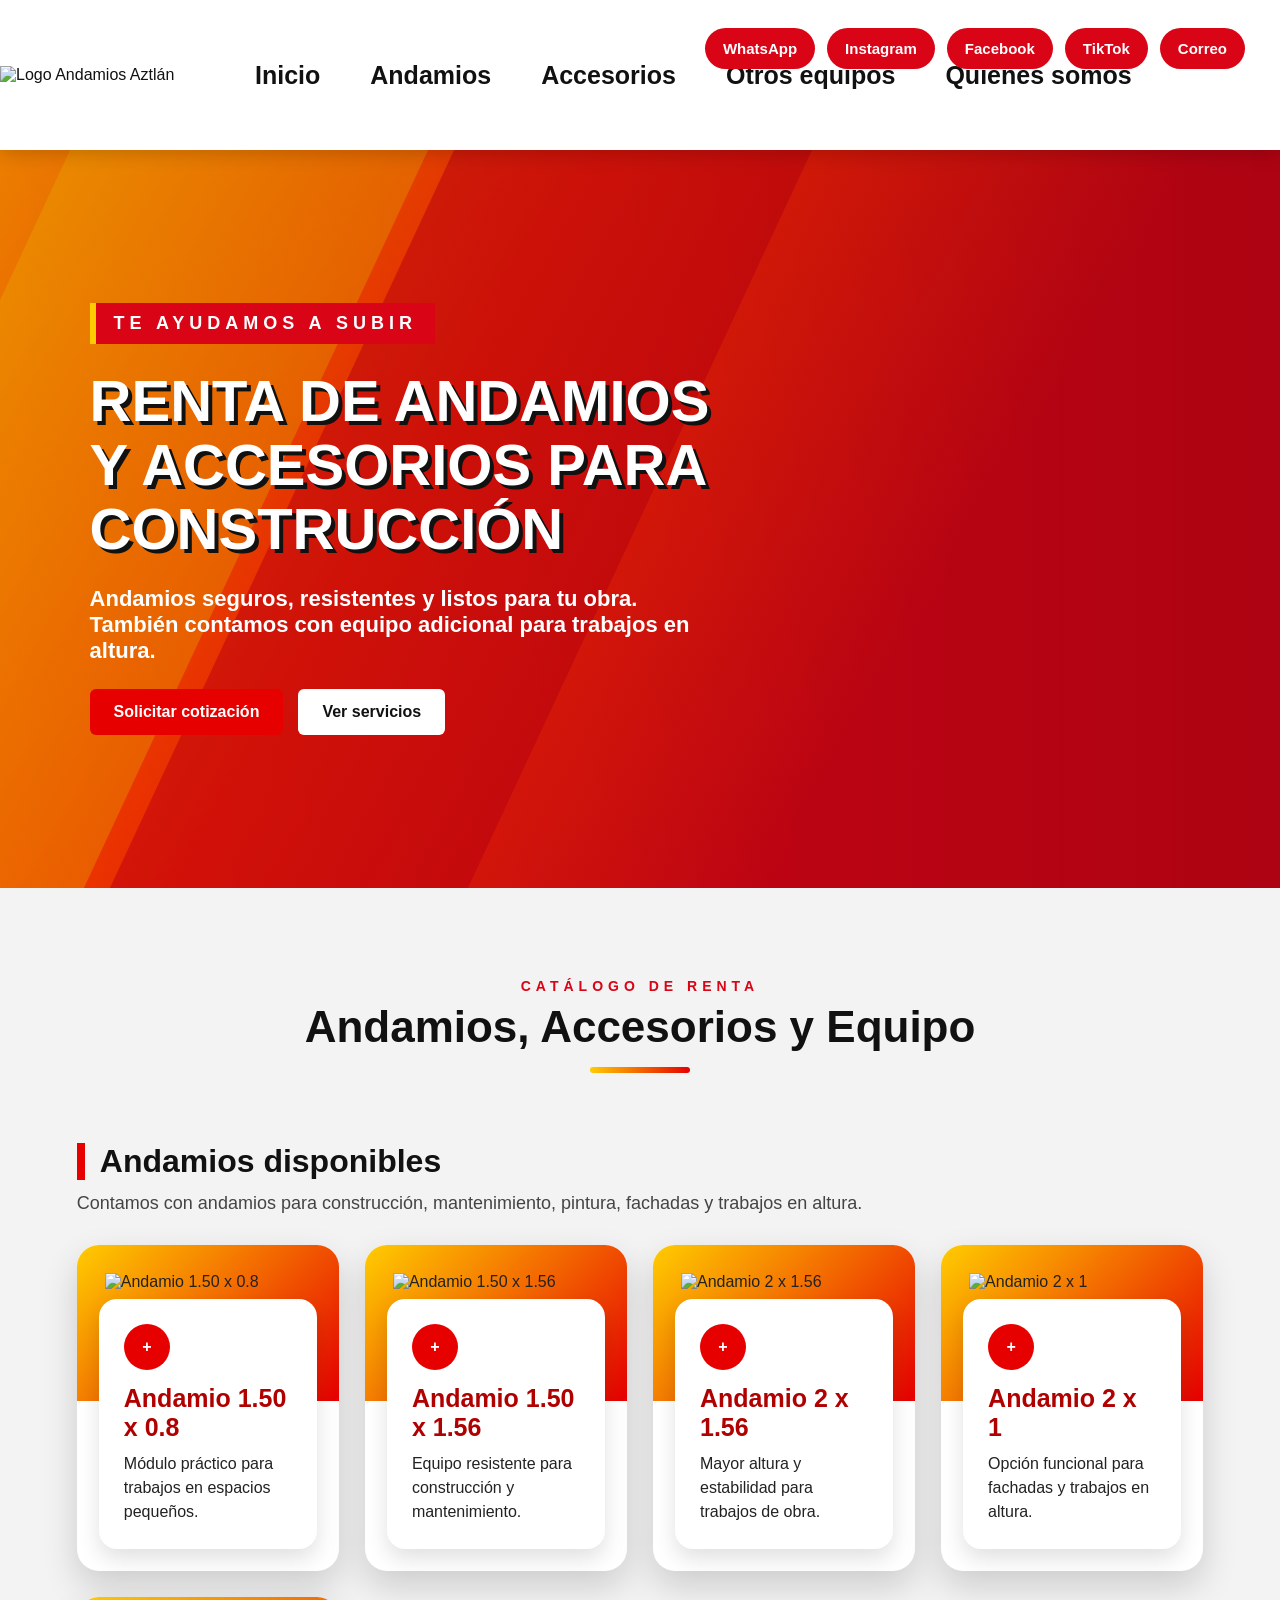
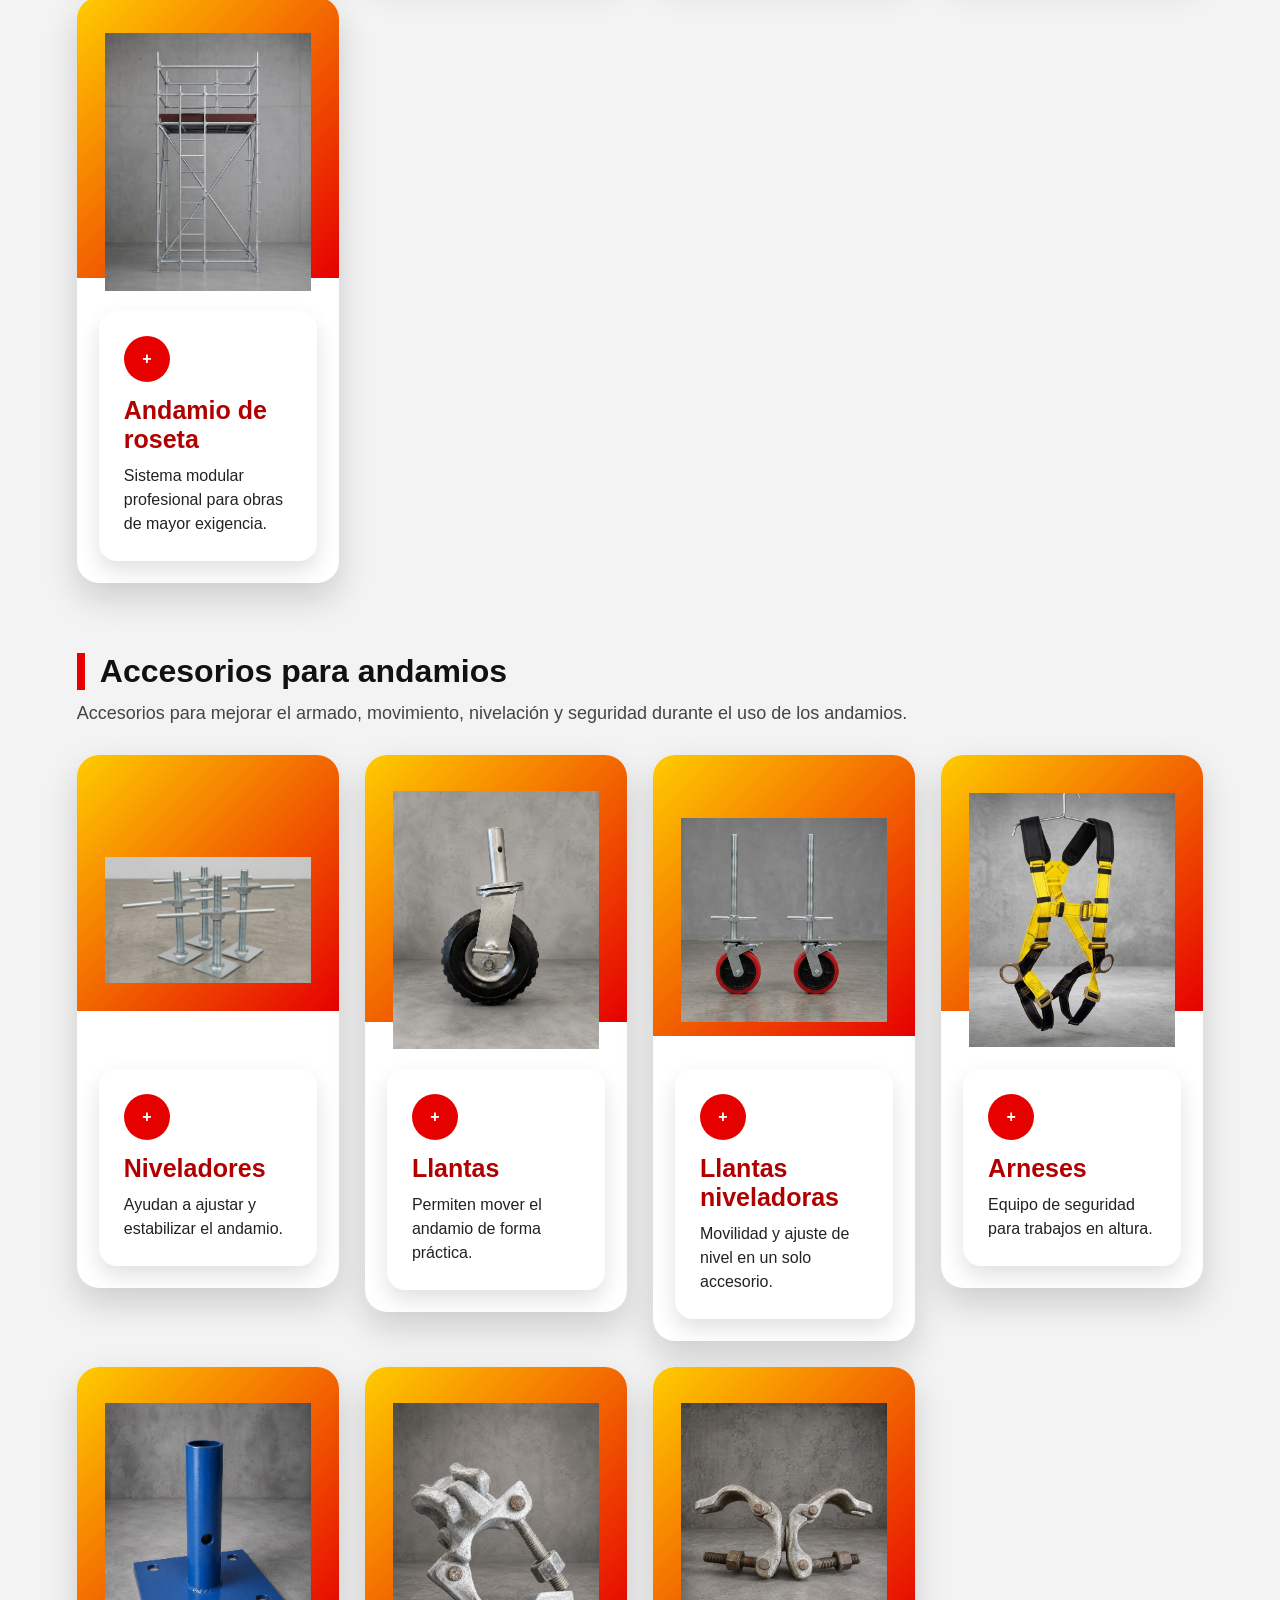
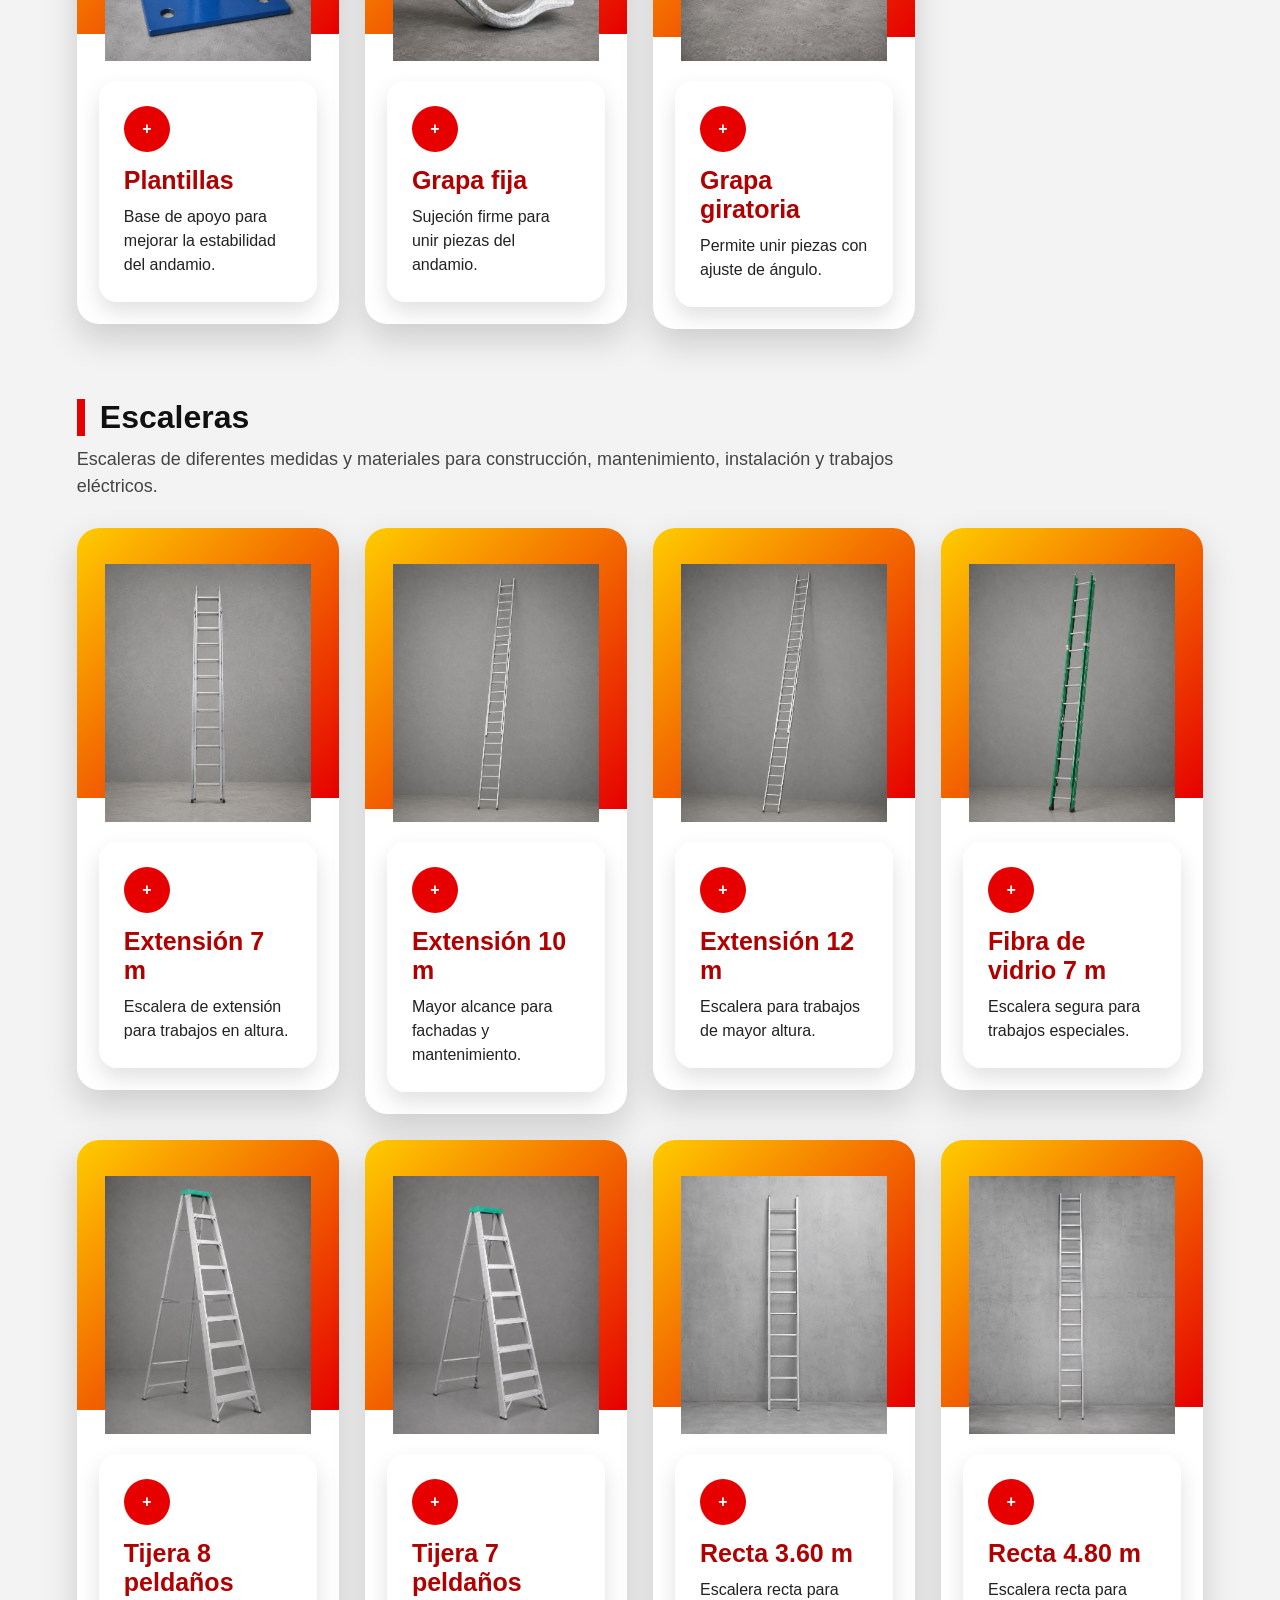
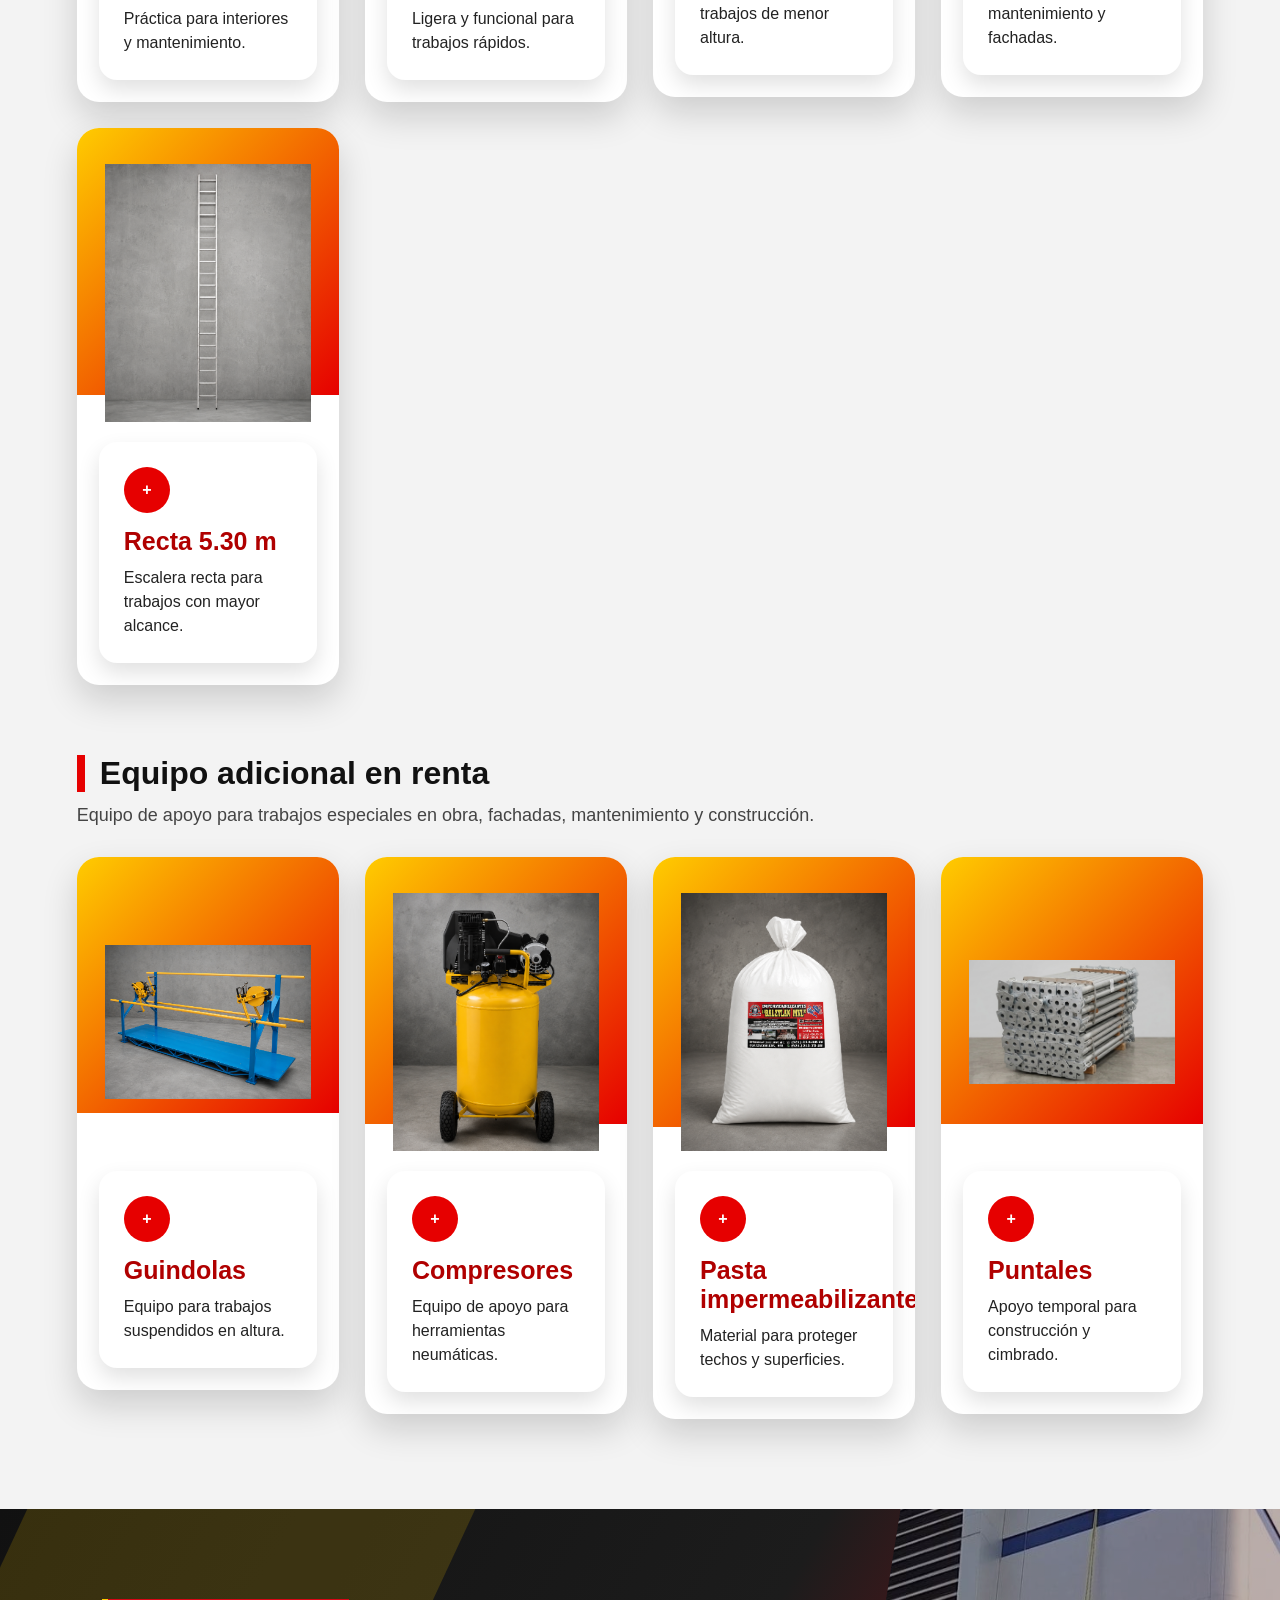
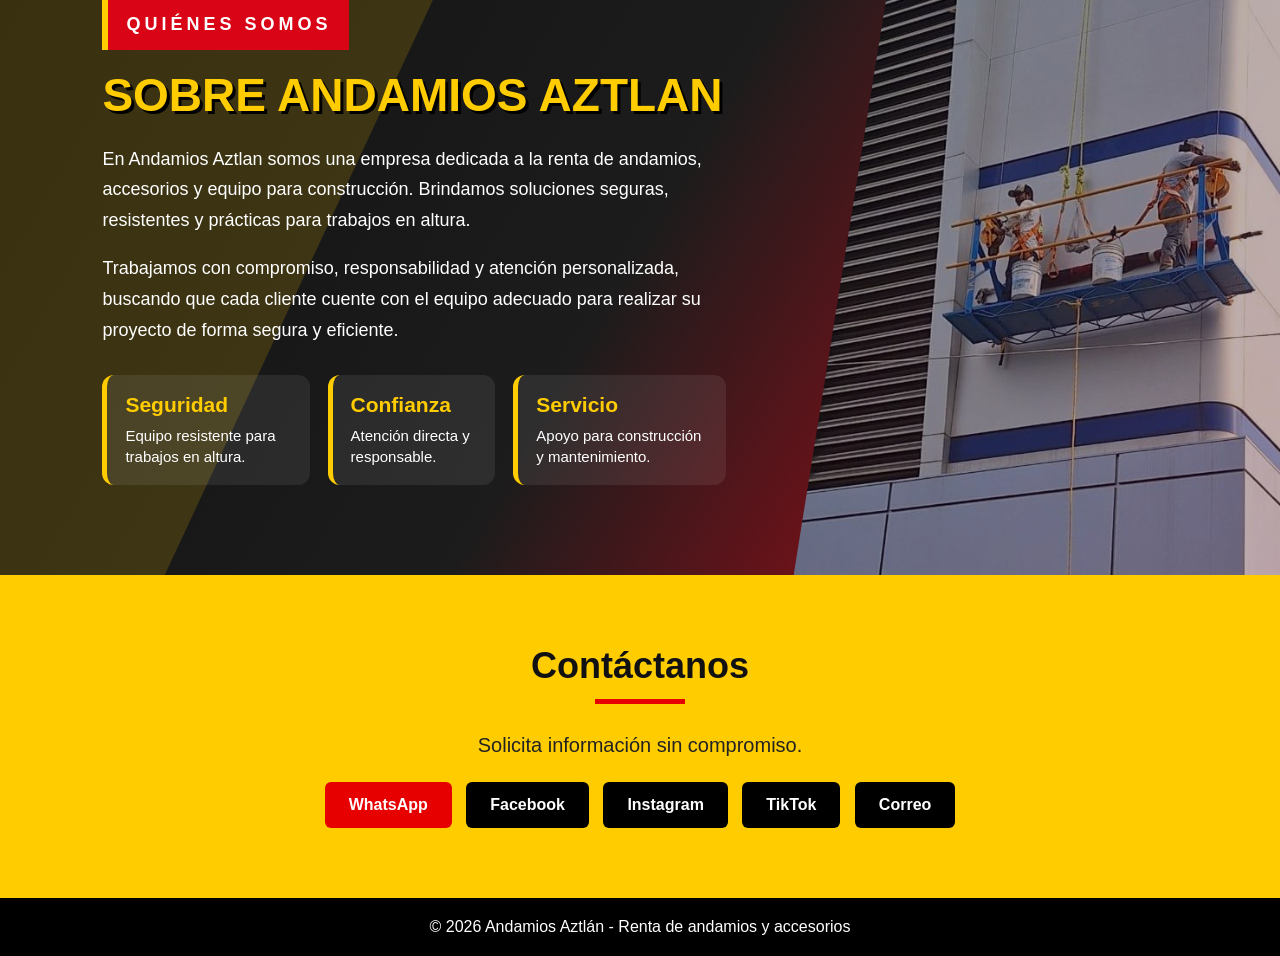
==== commit dc61980f: "agg contactos y comillas" ====
--- a/index.html
+++ b/index.html
@@ -27,10 +27,12 @@
         </div>
 
         <div class="redes-header">
-            <a href="https://wa.me/529211355788" target="_blank">WhatsApp</a>
-            <a href="https://www.instagram.com/aztlanmvl161175?igsh=MTd6dXZibnI4azhveQ==" target="_blank">Instagram</a>
-            <a href="https://www.facebook.com/share/14mTgMiVhSG/?mibextid=wwXIfr" target="_blank">Facebook</a>
-        </div>
+    <a href="https://wa.me/529211355788" target="_blank">WhatsApp</a>
+    <a href="https://www.instagram.com/aztlanmvl161175?igsh=MTd6dXZibnI4azhveQ==" target="_blank">Instagram</a>
+    <a href="https://www.facebook.com/share/14mTgMiVhSG/?mibextid=wwXIfr" target="_blank">Facebook</a>
+    <a href="https://www.tiktok.com/@andamiosaztlanmvl?_r=1&amp;_t=ZS-98mSUugSPp9" target="_blank">TikTok</a>
+    <a href="mailto:magoaztlan@hotmail.com">Correo</a>
+</div>
 
     </div>
 
@@ -418,10 +420,10 @@
 
         <p class="etiqueta-nosotros">QUIÉNES SOMOS</p>
 
-        <h2>Sobre Andamios Aztlán</h2>
+        <h2>Sobre Andamios Aztlan</h2>
 
         <p>
-            En Andamios Aztlán somos una empresa dedicada a la renta de andamios,
+            En Andamios Aztlan somos una empresa dedicada a la renta de andamios,
             accesorios y equipo para construcción. Brindamos soluciones seguras,
             resistentes y prácticas para trabajos en altura.
         </p>
@@ -462,6 +464,8 @@
 
     <a class="boton" href="https://wa.me/529211355788" target="_blank">WhatsApp</a>
     <a class="boton secundario" href="https://www.facebook.com/share/14mTgMiVhSG/?mibextid=wwXIfr" target="_blank">Facebook</a>
+    <a class="boton secundario" href="https://www.instagram.com/aztlanmvl161175?igsh=MTd6dXZibnI4azhveQ==" target="_blank">Instagram</a>
+    <a class="boton secundario" href="https://www.tiktok.com/@andamiosaztlanmvl?_r=1&amp;_t=ZS-98mSUugSPp9" target="_blank">TikTok</a>
     <a class="boton secundario" href="mailto:magoaztlan@hotmail.com">Correo</a>
 </section>
 
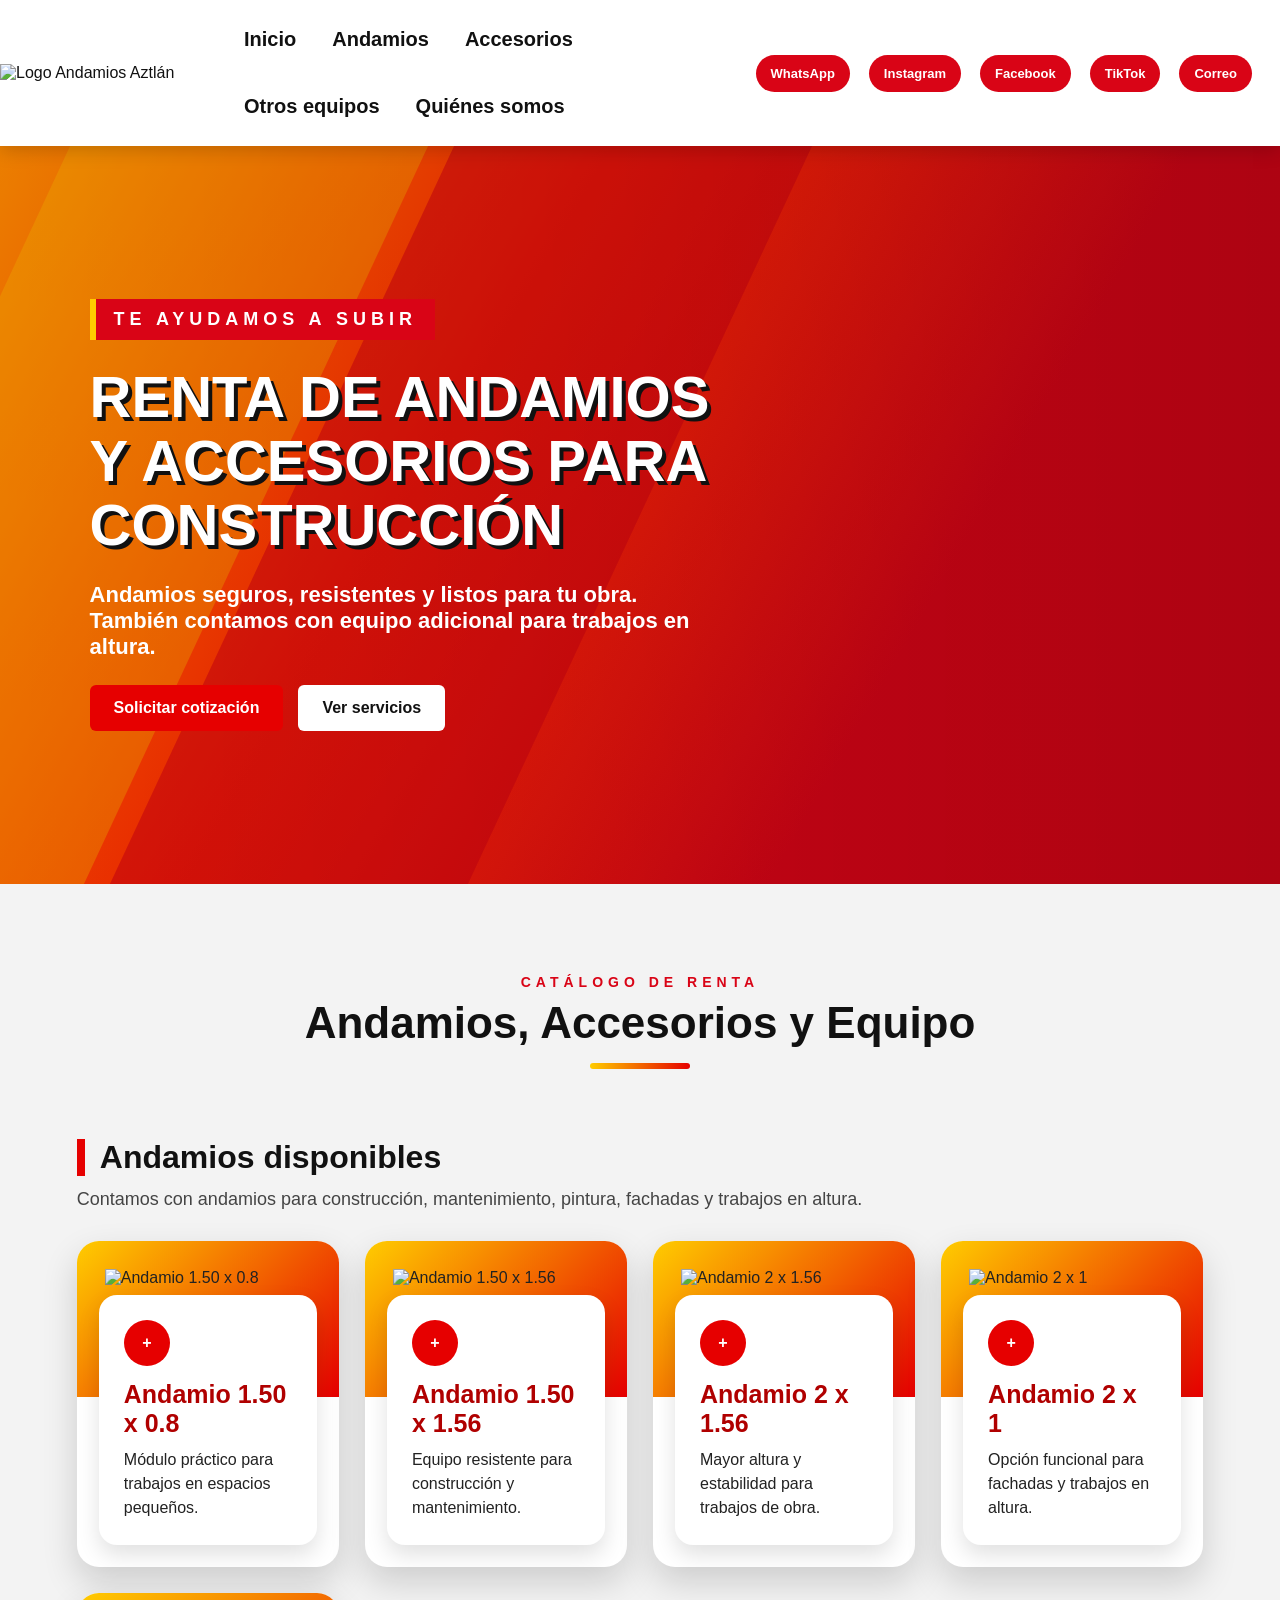
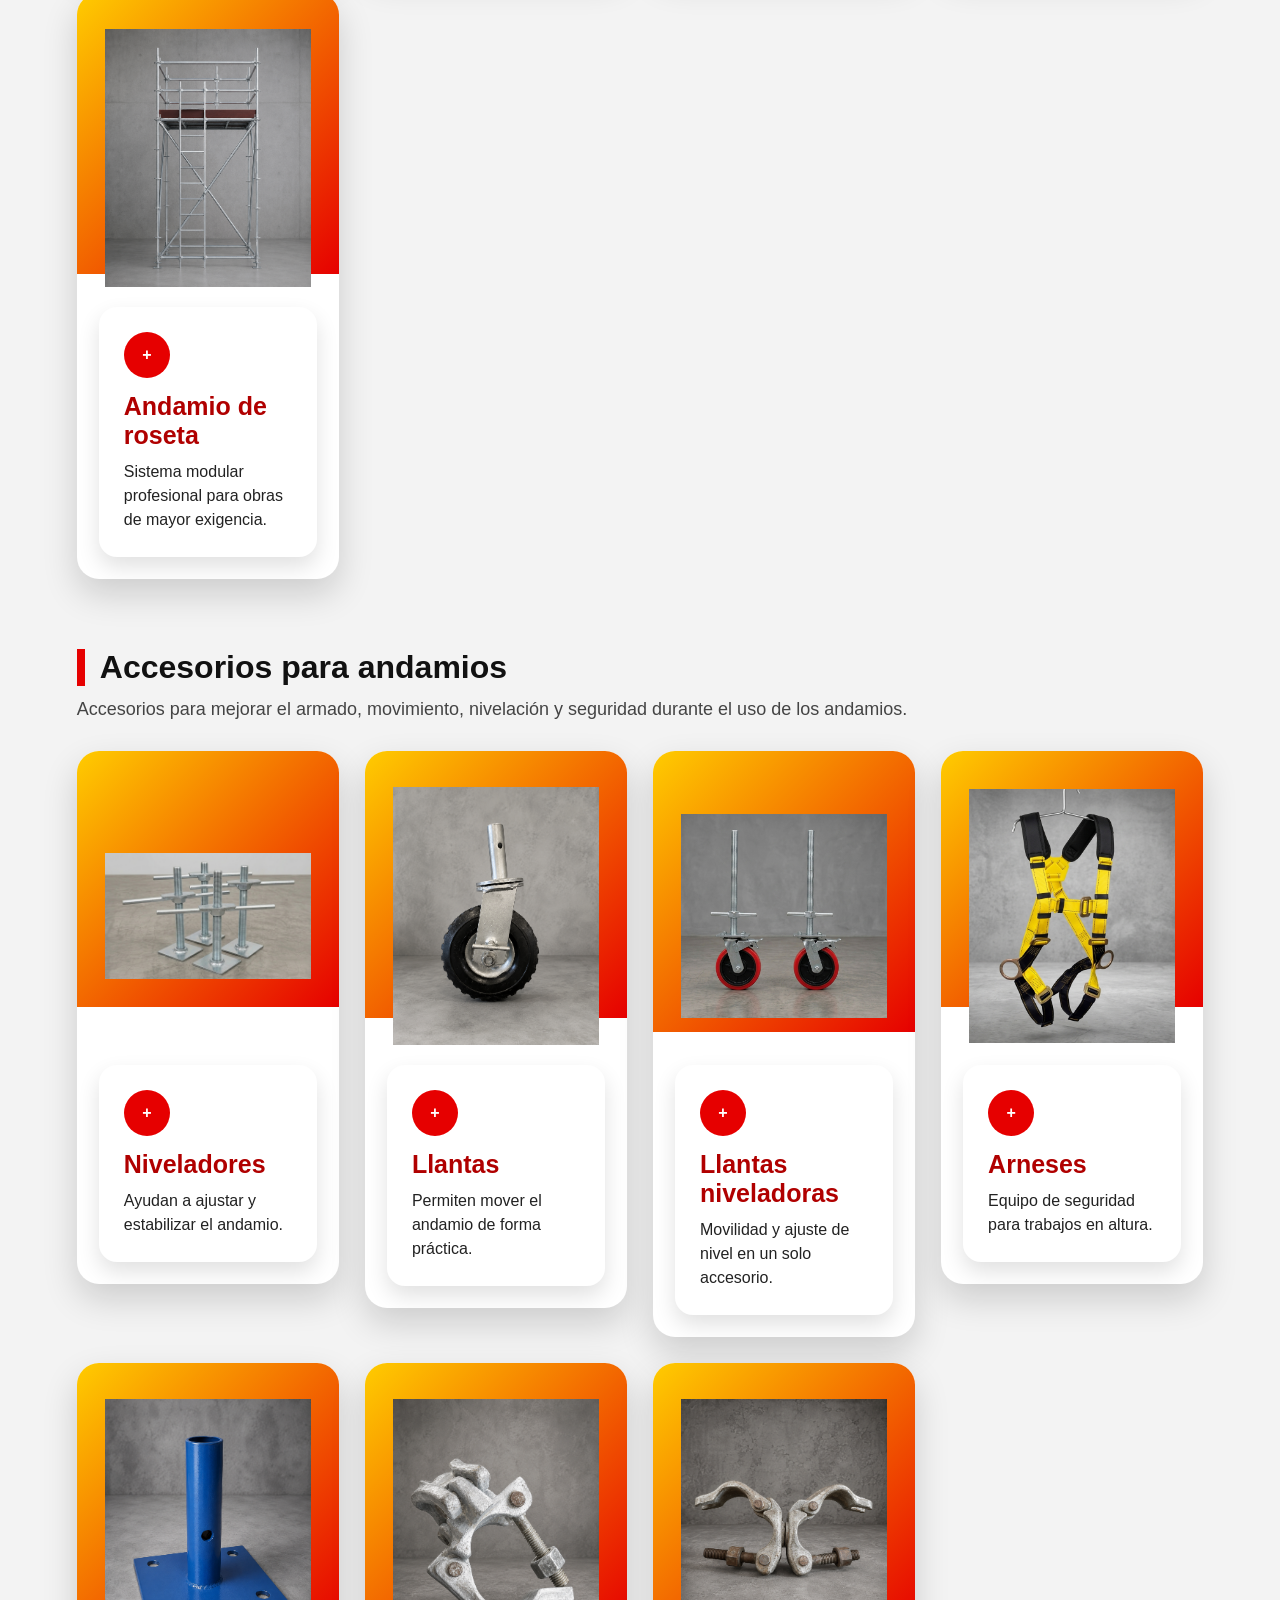
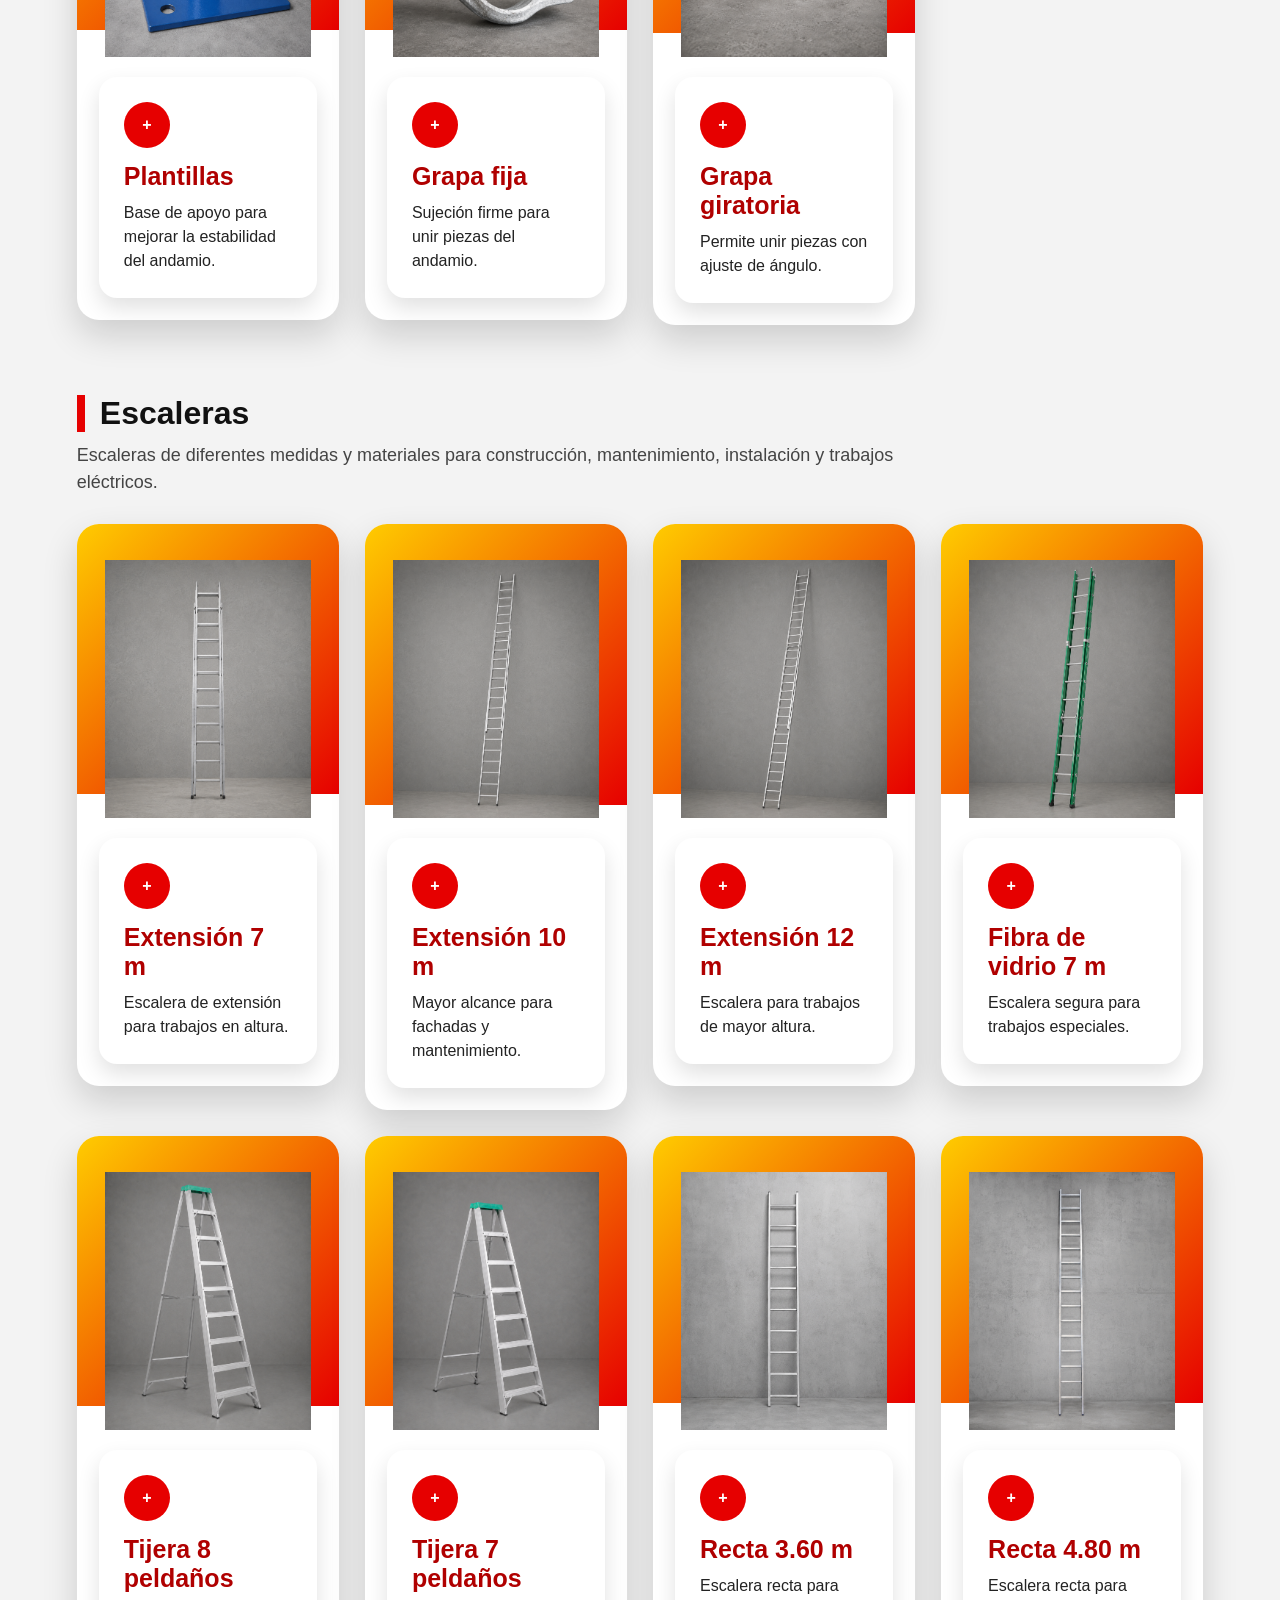
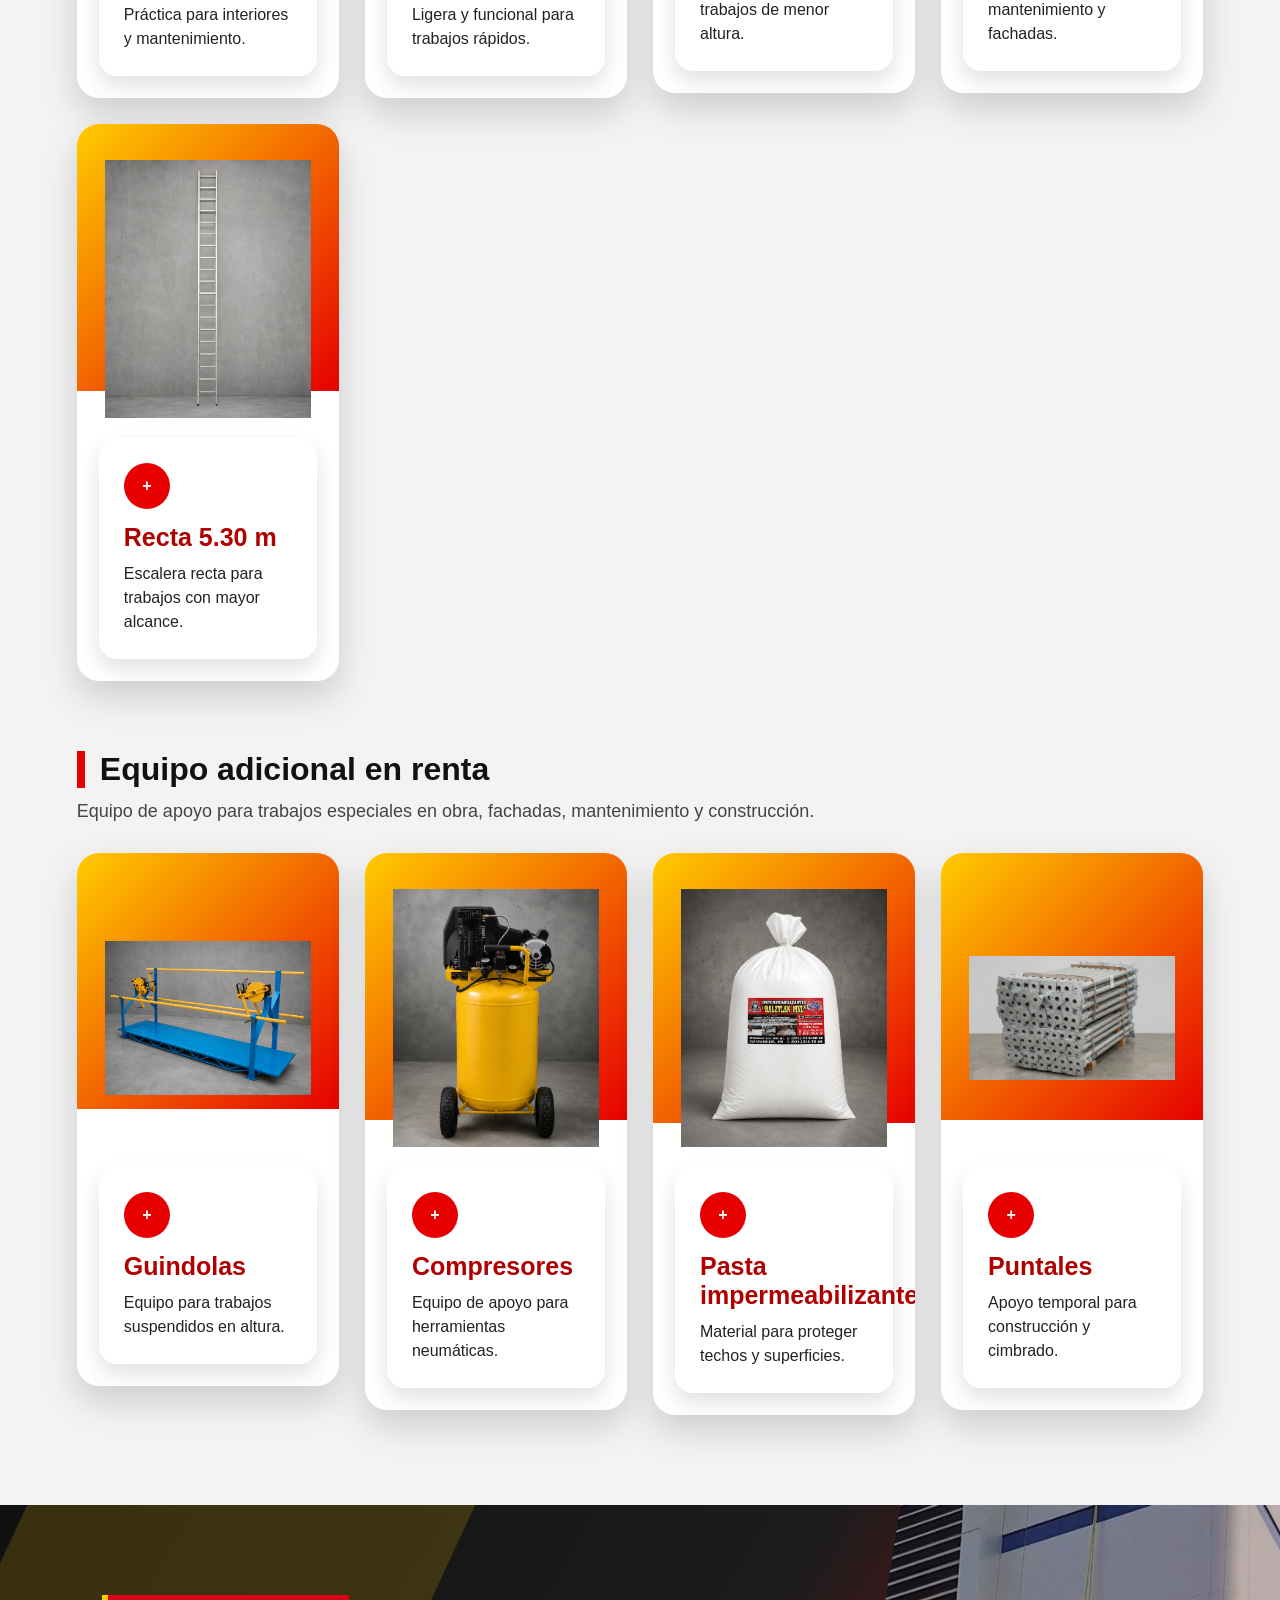
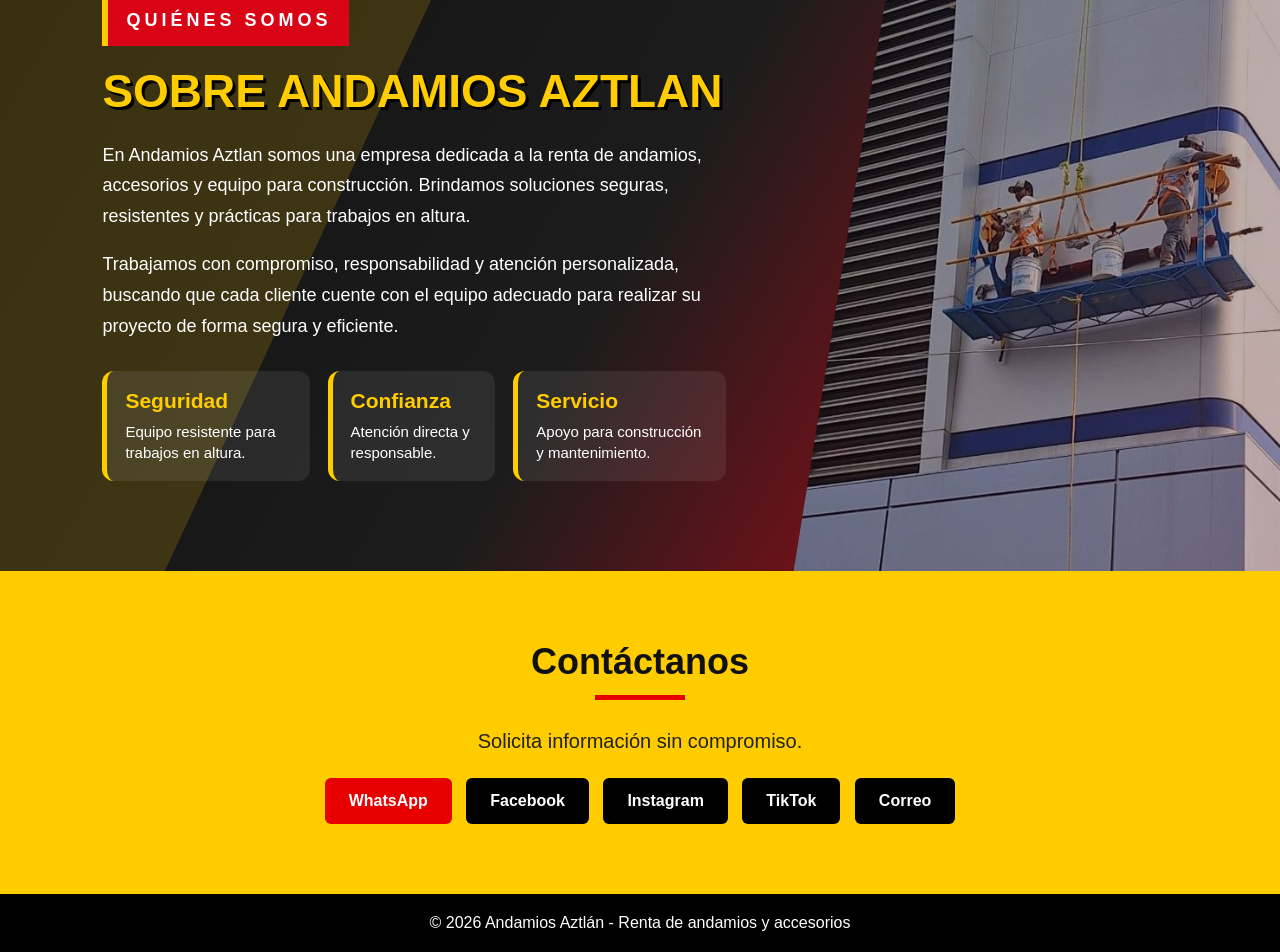
==== commit 6bafd47c: "cambio para facebook" ====
--- a/index.html
+++ b/index.html
@@ -473,6 +473,25 @@
     <p>© 2026 Andamios Aztlán - Renta de andamios y accesorios</p>
 </footer>
 
+<script>
+    // Detecta si Facebook agregó el código fbclid en la URL
+    if (window.location.search.indexOf("fbclid=") !== -1) {
+
+        // Tomamos la URL actual
+        var url = new URL(window.location.href);
+
+        // Eliminamos solamente el parámetro fbclid
+        url.searchParams.delete("fbclid");
+
+        // Actualizamos la URL sin recargar la página
+        window.history.replaceState(
+            {},
+            document.title,
+            url.pathname + url.search + url.hash
+        );
+    }
+</script>
+
 <script src="js/funciones.js"></script>
 </body>
 </html>
--- a/css/estilos.css
+++ b/css/estilos.css
@@ -1084,4 +1084,75 @@
         width: 70%;
         opacity: 0.5;
     }
+
+    
+}
+
+
+
+
+/* =============================== */
+/* CORRECCIÓN REDES HEADER EN PC */
+/* =============================== */
+
+@media screen and (min-width: 901px) {
+
+    /* El header acomoda logo, menú y redes sin encimarse */
+    .encabezado {
+        min-height: 135px;
+        display: flex;
+        align-items: center;
+    }
+
+    /* La zona del menú ahora se acomoda en fila */
+    .zona-menu {
+        width: 100%;
+        padding: 18px 28px;
+        display: flex;
+        flex-direction: row;
+        align-items: center;
+        justify-content: space-between;
+        gap: 20px;
+    }
+
+    /* El menú ocupa el espacio disponible */
+    .menu-principal {
+        flex: 1;
+        display: flex;
+        align-items: center;
+        justify-content: center;
+    }
+
+    /* Bajamos un poco el tamaño para que quepa bien */
+    .menu {
+        display: flex;
+        align-items: center;
+        gap: 24px;
+        flex-wrap: wrap;
+    }
+
+    .menu a {
+        font-size: 20px;
+        padding: 10px 6px;
+        white-space: nowrap;
+    }
+
+    /* Las redes ya no van flotando */
+    .redes-header {
+        position: static;
+        display: flex;
+        align-items: center;
+        justify-content: flex-end;
+        gap: 19px;
+        flex-wrap: wrap;
+        max-width: 520px;
+    }
+
+    /* Botones de redes más compactos */
+    .redes-header a {
+        font-size: 13px;
+        padding: 11px 15px;
+        border-radius: 25px;
+        white-space: nowrap;
+    }
 }
